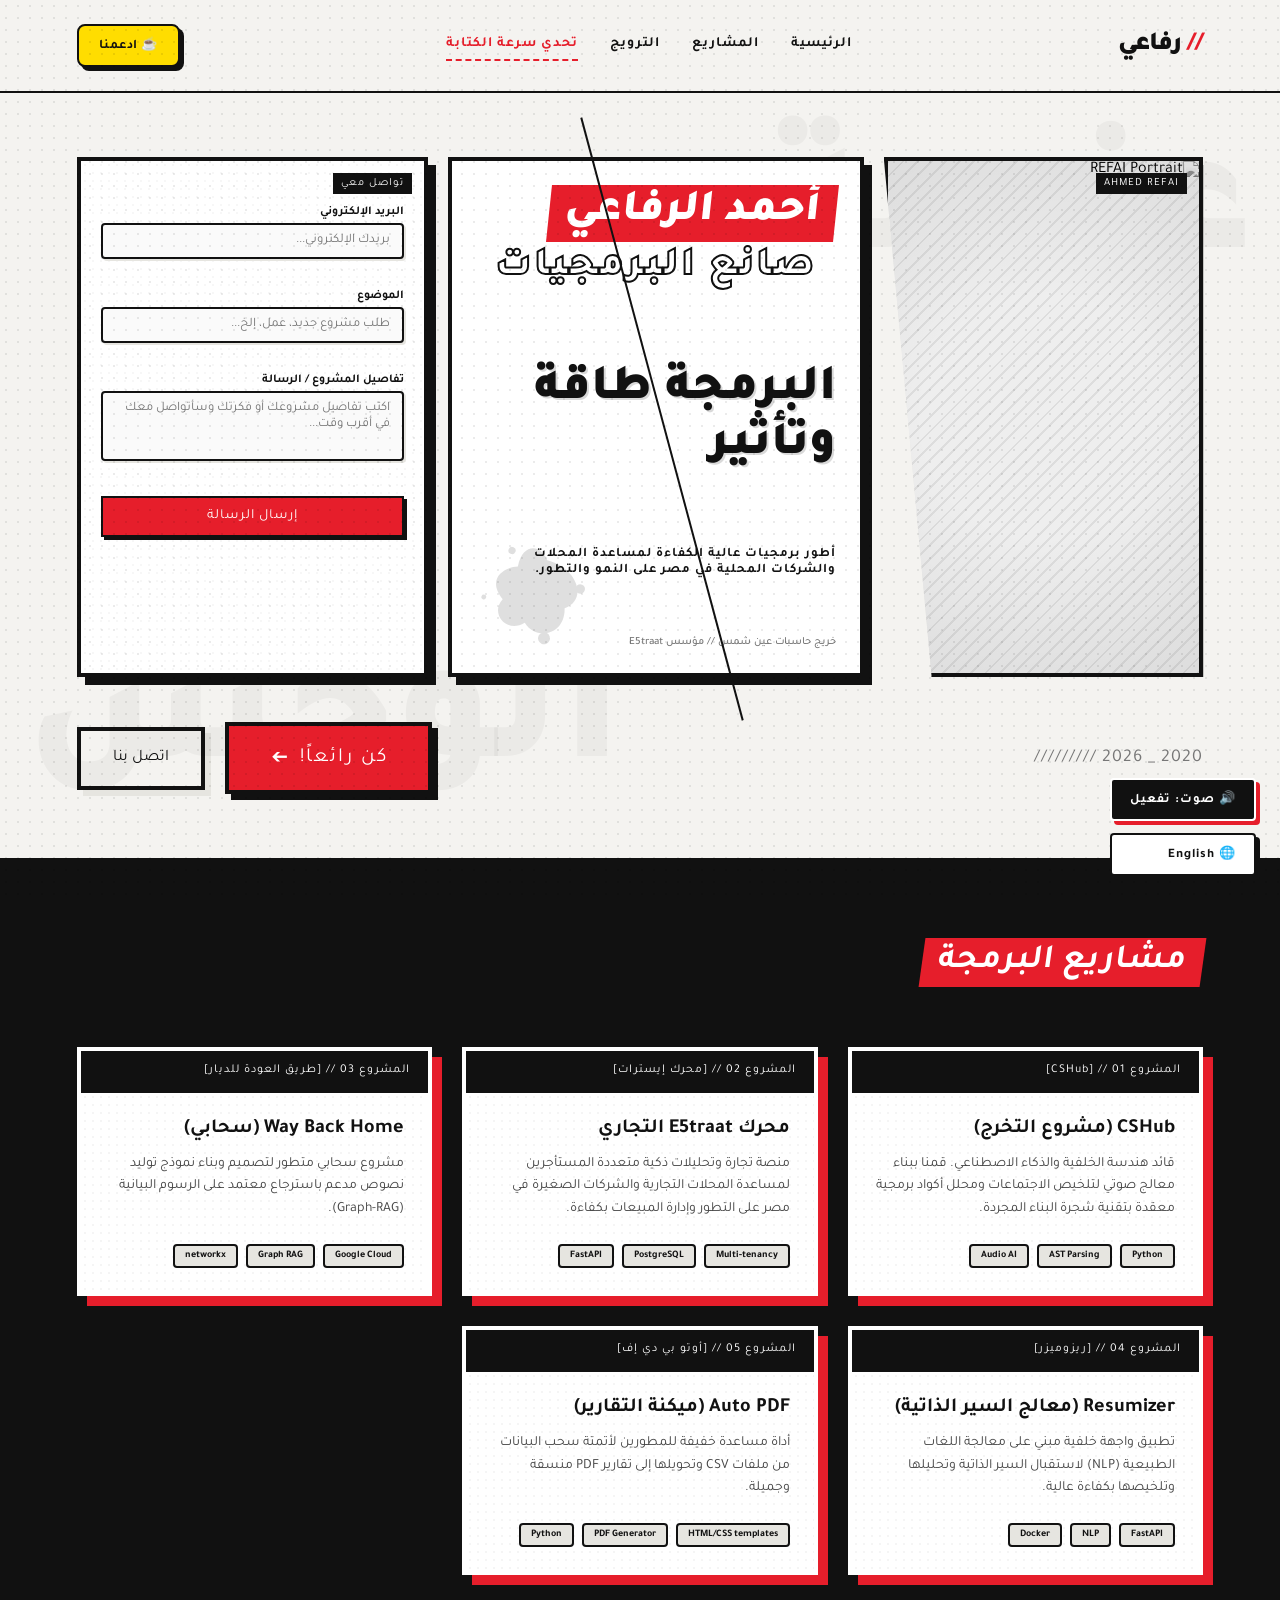
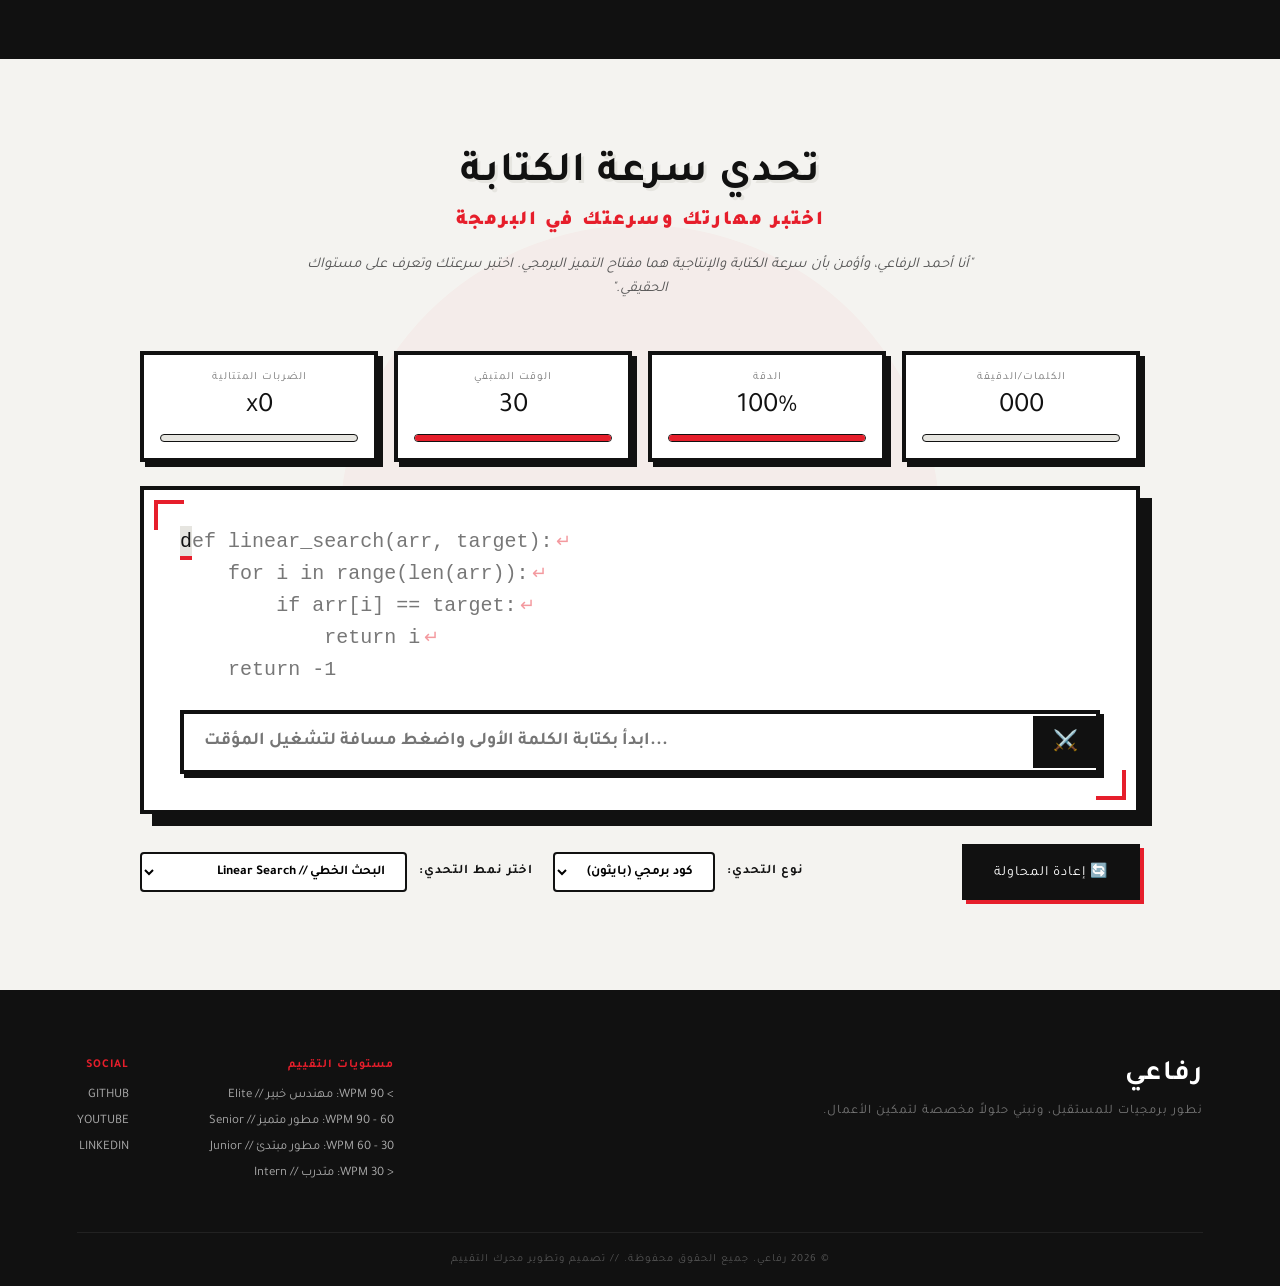
==== index.html @ 4b15eaf5 "adding linear search, algo labels in the end of each test and a favicon" ====
<!DOCTYPE html>
<html lang="ar" dir="rtl">

<head>
    <meta charset="UTF-8">
    <meta name="viewport" content="width=device-width, initial-scale=1.0">
    <title>احمد الرفاعي</title>
    <link rel="icon" type="image/x-icon" href="/favicon.ico">
    <!-- Meta Descriptions for SEO -->
    <meta name="description"
        content="مرحباً بك في معرض أعمال رفاعي. أثبت سرعتك في حلبة تحدي الكتابة. تصميم مانجا ياباني مستوحى من كينجي من براول ستارز.">
    <!-- Google Fonts: Space Grotesk, Tajawal (for beautiful Arabic/English typography) -->
    <link rel="preconnect" href="https://fonts.googleapis.com">
    <link rel="preconnect" href="https://fonts.gstatic.com" crossorigin>
    <link
        href="https://fonts.googleapis.com/css2?family=Space+Grotesk:wght@400;500;700&family=Tajawal:wght@400;500;700;900&family=Permanent+Marker&display=swap"
        rel="stylesheet">
    <link rel="stylesheet" href="style.css">
    <script async src="https://www.googletagmanager.com/gtag/js?id=G-C2064CHH2E"></script>
    <script>
        window.dataLayer = window.dataLayer || [];
        function gtag() { dataLayer.push(arguments); }
        gtag('js', new Date());

        gtag('config', 'G-C2064CHH2E');
    </script>
</head>

<body>

    <!-- Sword Slash Canvas for screen-slice effects -->
    <canvas id="slash-canvas"></canvas>

    <!-- Custom Cursor -->
    <div id="custom-cursor"></div>
    <div id="cursor-trail"></div>

    <!-- Manga Overlay Halftone Pattern -->
    <div class="halftone-overlay"></div>

    <!-- Background Speed Lines (activated during combos) -->
    <div id="speed-lines"></div>

    <!-- Interactive Audio & Language Toggle Container -->
    <div class="floating-controls">
        <button id="sound-toggle" class="sound-toggle" aria-label="Toggle Sound Effects">
            <span class="icon">🔊</span> صوت: تفعيل
        </button>
        <button id="lang-toggle" class="lang-toggle" aria-label="Toggle Language">
            🌐 English
        </button>
    </div>

    <!-- Main Navigation -->
    <header class="manga-header">
        <div class="header-logo">
            <span class="logo-slash">//</span> رفاعي
        </div>
        <nav class="nav-links">
            <a href="#hero" class="nav-link" data-key="nav-home">الرئيسية</a>
            <a href="#projects" class="nav-link" data-key="nav-manga">المشاريع</a>
            <a href="#stats" id="nav-promo" class="nav-link" data-key="nav-stats">الترويج</a>
            <a href="#typing-arena" class="nav-link highlight" data-key="nav-arena">تحدي سرعة الكتابة</a>
        </nav>
        <div class="header-actions" id="header-auth-actions">
            <a href="https://buymeacoffee.com/ahmedelrefai" target="_blank" rel="noopener noreferrer" class="btn-coffee"
                data-key="btn-coffee">☕ ادعمنا</a>
        </div>
    </header>

    <!-- Hero Section -->
    <main id="hero" class="hero-section">
        <!-- Floating Arabic brush texts in background -->
        <div class="bg-brush-text top-left" data-key="bg-brush-1">عزيمة</div>
        <div class="bg-brush-text bottom-right" data-key="bg-brush-2">الوحش</div>

        <!-- Main Manga Panel Layout -->
        <div class="manga-grid">

            <!-- Panel 1: The Portrait (Left Panel) -->
            <div class="manga-panel panel-portrait" id="panel-me">
                <div class="panel-inner">
                    <img src="./me.webp" alt="REFAI Portrait" class="manga-image portrait-img">
                    <div class="panel-label">AHMED REFAI</div>
                    <!-- Decorative Manga Speed lines in panel -->
                    <div class="panel-speed-lines"></div>
                </div>
            </div>

            <!-- Panel 2: The Core Concept (Center Panel) -->
            <div class="manga-panel panel-hero-text" id="panel-concept">
                <div class="panel-inner">
                    <div class="design-label">
                        <span class="red-box" data-key="hero-name-label">أحمد الرفاعي</span>
                        <span class="black-outline" data-key="hero-role-label">صانع البرمجيات</span>
                    </div>

                    <h1 class="hero-main-title" data-key="hero-main-title">البرمجة طاقة وتأثير</h1>
                    <p class="sub-agency-text" data-key="hero-philosophy">أطور برمجيات عالية الكفاءة لمساعدة المحلات
                        والشركات المحلية في مصر على النمو والتطور.</p>
                    <p class="tagline-text" data-key="hero-status">خريج حاسبات عين شمس // مؤسس E5traat</p>

                    <!-- Decorative ink splatters (inline SVG for crispness) -->
                    <div class="ink-splatter splatter-center">
                        <svg viewBox="0 0 100 100" xmlns="http://www.w3.org/2000/svg">
                            <path
                                d="M50 20 C40 10, 25 15, 30 35 C20 40, 10 55, 30 65 C25 80, 45 90, 55 75 C70 85, 90 70, 80 50 C95 35, 75 15, 50 20 Z"
                                fill="#000" />
                            <circle cx="20" cy="25" r="3" fill="#000" />
                            <circle cx="85" cy="30" r="4" fill="#000" />
                            <circle cx="75" cy="80" r="5" fill="#000" />
                            <circle cx="15" cy="70" r="2" fill="#000" />
                        </svg>
                    </div>
                </div>
            </div>

            <!-- Panel 3: Contact Form Panel (Right Panel) -->
            <div class="manga-panel panel-contact-form" id="panel-contact">
                <div class="panel-inner">
                    <div class="panel-label" data-key="contact-title">تواصل معي</div>
                    <div class="panel-screentone"></div>
                    <form id="contact-form" class="hero-contact-form">
                        <div class="form-group">
                            <label for="contact-email" data-key="label-email">البريد الإلكتروني</label>
                            <input type="email" id="contact-email" name="email" placeholder="example@domain.com"
                                data-key="email-placeholder" required>
                        </div>
                        <div class="form-group">
                            <label for="contact-subject" data-key="label-subject">الموضوع</label>
                            <input type="text" id="contact-subject" name="subject" placeholder="طلب مشروع..."
                                data-key="subject-placeholder" required>
                        </div>
                        <div class="form-group">
                            <label for="contact-message" data-key="label-message">تفاصيل المشروع / الرسالة</label>
                            <textarea id="contact-message" name="message" rows="3" placeholder="تفاصيل مشروعك..."
                                data-key="message-placeholder" required></textarea>
                        </div>
                        <button type="submit" id="btn-submit-contact" class="btn-submit-contact"
                            data-key="btn-submit-contact">
                            <span class="btn-text">إرسال الرسالة</span>
                            <span class="btn-slash-effect"></span>
                        </button>
                    </form>
                </div>
            </div>

        </div>

        <!-- Hero Actions Footer (Under Grid) -->
        <div class="hero-footer">
            <div class="year-indicator">2020 _ 2026 /////////</div>
            <div class="hero-buttons">
                <!-- Smooth scrolls to bottom typing test -->
                <button id="btn-be-cool" class="btn-be-cool" data-key="btn-be-cool">
                    <span class="btn-text">كن رائعاً!</span>
                    <span class="btn-slash-effect"></span>
                    <span class="btn-arrow">➔</span>
                </button>
                <button class="btn-contact-us" id="btn-hero-contact" data-key="btn-contact"
                    onclick="document.getElementById('panel-contact').scrollIntoView({ behavior: 'smooth' }); setTimeout(() => document.getElementById('contact-email').focus(), 800);">
                    اتصل بنا
                </button>
            </div>
        </div>
    </main>

    <!-- Project Panels Section -->
    <section id="projects" class="projects-section">
        <h2 class="section-title"><span class="title-bg" data-key="projects-title">لفافات البرمجة // 案件</span></h2>

        <div class="projects-grid">
            <!-- Project 1: CSHub -->
            <div class="project-card">
                <div class="project-panel-header" data-key="p1-header">المشروع 01 // [CSHub]</div>
                <div class="project-content">
                    <div class="project-screentone"></div>
                    <h3 data-key="p1-title">CSHub (مشروع التخرج)</h3>
                    <p data-key="p1-desc">قائد هندسة الخلفية والذكاء الاصطناعي. قمنا ببناء معالج صوتي لتلخيص الاجتماعات
                        ومحلل أكواد برمجية معقدة بتقنية شجرة البناء المجردة.</p>
                    <div class="project-tags"><span>Python</span><span>AST Parsing</span><span>Audio AI</span></div>
                </div>
            </div>

            <!-- Project 2: E5traat Engine -->
            <div class="project-card">
                <div class="project-panel-header" data-key="p2-header">المشروع 02 // [محرك إيسترات]</div>
                <div class="project-content">
                    <div class="project-screentone"></div>
                    <h3 data-key="p2-title">محرك E5traat التجاري</h3>
                    <p data-key="p2-desc">منصة تجارة وتحليلات ذكية متعددة المستأجرين لمساعدة المحلات التجارية والشركات
                        الصغيرة في مصر على التطور وإدارة المبيعات بكفاءة.</p>
                    <div class="project-tags"><span>Multi-tenancy</span><span>PostgreSQL</span><span>FastAPI</span>
                    </div>
                </div>
            </div>

            <!-- Project 3: Way Back Home -->
            <div class="project-card">
                <div class="project-panel-header" data-key="p3-header">المشروع 03 // [طريق العودة للديار]</div>
                <div class="project-content">
                    <div class="project-screentone"></div>
                    <h3 data-key="p3-title">Way Back Home (سحابي)</h3>
                    <p data-key="p3-desc">مشروع سحابي متطور لتصميم وبناء نموذج توليد نصوص مدعم باسترجاع معتمد على الرسوم
                        البيانية (Graph-RAG).</p>
                    <div class="project-tags"><span>Google Cloud</span><span>Graph RAG</span><span>networkx</span></div>
                </div>
            </div>

            <!-- Project 4: Resumizer -->
            <div class="project-card">
                <div class="project-panel-header" data-key="p4-header">المشروع 04 // [ريزوميزر]</div>
                <div class="project-content">
                    <div class="project-screentone"></div>
                    <h3 data-key="p4-title">Resumizer (معالج السير الذاتية)</h3>
                    <p data-key="p4-desc">تطبيق واجهة خلفية مبني على معالجة اللغات الطبيعية (NLP) لاستقبال السير الذاتية
                        وتحليلها وتلخيصها بكفاءة عالية.</p>
                    <div class="project-tags"><span>FastAPI</span><span>NLP</span><span>Docker</span></div>
                </div>
            </div>

            <!-- Project 5: Auto PDF -->
            <div class="project-card">
                <div class="project-panel-header" data-key="p5-header">المشروع 05 // [أوتو بي دي إف]</div>
                <div class="project-content">
                    <div class="project-screentone"></div>
                    <h3 data-key="p5-title">Auto PDF (ميكنة التقارير)</h3>
                    <p data-key="p5-desc">أداة مساعدة خفيفة للمطورين لأتمتة سحب البيانات من ملفات CSV وتحويلها إلى
                        تقارير PDF منسقة وجميلة.</p>
                    <div class="project-tags"><span>HTML/CSS templates</span><span>PDF
                            Generator</span><span>Python</span></div>
                </div>
            </div>
        </div>
    </section>

    <!-- Typing speed test section: The Typing Speed Test -->
    <section id="typing-arena" class="typing-arena-section">
        <div class="arena-background-brush"></div>

        <div class="arena-header">
            <h2 class="arena-title" data-key="arena-title">تحدي سرعة الكتابة</h2>
            <div class="arena-subtitle" data-key="arena-subtitle">اختبر مهارتك وسرعتك في البرمجة</div>
            <p class="arena-desc" data-key="arena-desc">"أنا أحمد الرفاعي، وأؤمن بأن سرعة الكتابة والإنتاجية هما مفتاح
                التميز البرمجي. اختبر سرعتك وتعرف على مستواك الحقيقي."</p>
        </div>

        <div class="arena-game-container">
            <!-- Combat HUD Display -->
            <div class="hud-stats">
                <div class="hud-stat-box" id="hud-wpm">
                    <div class="hud-stat-label" data-key="hud-wpm">الكلمات/الدقيقة</div>
                    <div class="hud-stat-value">000</div>
                    <div class="hud-stat-bar">
                        <div class="bar-fill" style="width: 0%"></div>
                    </div>
                </div>

                <div class="hud-stat-box" id="hud-accuracy">
                    <div class="hud-stat-label" data-key="hud-accuracy">الدقة</div>
                    <div class="hud-stat-value">100%</div>
                    <div class="hud-stat-bar">
                        <div class="bar-fill" style="width: 100%"></div>
                    </div>
                </div>

                <div class="hud-stat-box" id="hud-timer">
                    <div class="hud-stat-label" data-key="hud-timer">الوقت المتبقي</div>
                    <div class="hud-stat-value">30</div>
                    <div class="hud-stat-bar">
                        <div class="bar-fill" style="width: 100%"></div>
                    </div>
                </div>

                <div class="hud-stat-box" id="hud-streak">
                    <div class="hud-stat-label" data-key="hud-streak">الضربات المتتالية</div>
                    <div class="hud-stat-value">x0</div>
                    <div class="hud-stat-bar">
                        <div class="bar-fill" style="width: 0%"></div>
                    </div>
                </div>
            </div>

            <!-- Typing Challenge Core Box -->
            <div class="typing-box-wrapper">
                <!-- Comic strip style border and ink spills -->
                <div class="typing-corner-decoration tl"></div>
                <div class="typing-corner-decoration br"></div>

                <div class="typing-box" id="typing-box">
                    <div class="words-container" id="words-container">
                        <!-- Words will be injected here via JS -->
                        <span class="word-placeholder">جاري تحميل النصوص...</span>
                    </div>
                </div>

                <!-- Input area for typing - Highly visible and styled -->
                <div class="typing-input-container">
                    <div class="input-sword-decor">⚔️</div>
                    <textarea id="typing-input" class="typing-input-visible"
                        data-placeholder="ابدأ بكتابة الكلمة الأولى واضغط مسافة لتشغيل المؤقت..."
                        placeholder="ابدأ بكتابة الكلمة الأولى واضغط مسافة لتشغيل المؤقت..." autocomplete="off"
                        rows="1"></textarea>
                </div>
                <div id="video-hint" class="video-hint hidden"></div>
            </div>

            <!-- Arena Controls -->
            <div class="arena-controls">
                <button id="btn-restart" class="btn-restart">
                    <span class="btn-restart-icon">🔄</span> <span data-key="btn-reset">إعادة المحاولة</span>
                </button>
                <div class="selectors-container">
                    <div class="quote-selector-wrapper">
                        <label for="test-type-select" data-key="test-type-label">نوع التحدي:</label>
                        <select id="test-type-select" class="quote-select">
                            <option value="code" data-key="opt-code" selected>كود برمجي (بايثون)</option>
                            <option value="text" data-key="opt-text">نص عادي</option>
                        </select>
                    </div>
                    <div class="quote-selector-wrapper">
                        <label for="quote-select" data-key="select-label">اختر نمط التحدي:</label>
                        <select id="quote-select" class="quote-select">
                            <option value="linear_search">البحث الخطي // Linear Search</option>
                            <option value="binary_search">البحث الثنائي // Binary Search</option>
                            <option value="bubble_sort">فرز الفقاعات // Bubble Sort</option>
                            <option value="insertion_sort">فرز الإدخال // Insertion Sort</option>
                            <option value="selection_sort">فرز الاختيار // Selection Sort</option>
                            <option value="merge_sort">فرز الدمج // Merge Sort</option>
                        </select>
                    </div>
                </div>
            </div>
        </div>

        <!-- Success overlay for Rank evaluation -->
        <div id="rank-overlay" class="rank-overlay hidden">
            <div class="rank-box">
                <div class="slash-mark"></div>
                <h3 class="rank-heading" data-key="rank-heading">التقييم النهائي</h3>
                <div class="rank-title" id="rank-title">مطور متميز</div>
                <div class="rank-algo-badge" id="rank-algo-badge">البحث الثنائي // Binary Search</div>
                <div class="rank-metrics">
                    <div class="metric"><span class="label" data-key="rank-wpm-label">السرعة:</span> <span class="val"
                            id="rank-wpm">78 WPM</span></div>
                    <div class="metric"><span class="label" data-key="rank-acc-label">الدقة:</span> <span class="val"
                            id="rank-acc">98%</span></div>
                    <div class="metric"><span class="label" data-key="rank-time-label">الوقت:</span> <span class="val"
                            id="rank-time">0ث</span></div>
                </div>
                <p class="rank-commentary" id="rank-commentary">"أداء متميز. أصابعك سريعة وضرباتك متقنة تحت الضغط."</p>
                <button id="btn-rank-close" class="btn-primary" data-key="rank-btn-close">تابع التدريب</button>
            </div>
        </div>
    </section>
    <!-- Footer -->
    <footer class="manga-footer">
        <div class="footer-container">
            <div class="footer-brand">
                <h3>رفاعي</h3>
                <p data-key="footer-desc">لا ترضى بالوقوف في الظلال. كن وحشاً دائماً.</p>
            </div>
            <div class="footer-links">
                <div class="link-col">
                    <h4 data-key="f-ranks-title">مستويات التقييم</h4>
                    <ul>
                        <li>&gt; 90 WPM: مهندس خبير // Elite</li>
                        <li>60 - 90 WPM: مطور متميز // Senior</li>
                        <li>30 - 60 WPM: مطور مبتدئ // Junior</li>
                        <li>&lt; 30 WPM: متدرب // Intern</li>
                    </ul>
                </div>
                <div class="link-col">
                    <h4>SOCIAL</h4>
                    <ul>
                        <li><a href="https://github.com/ahmed-elrefai" target="_blank"
                                rel="noopener noreferrer">GITHUB</a></li>
                        <li><a href="https://www.youtube.com/@ibnalrefai" target="_blank"
                                rel="noopener noreferrer">YOUTUBE</a></li>
                        <li><a href="https://www.linkedin.com/in/ahmed-elrefai/" target="_blank"
                                rel="noopener noreferrer">LINKEDIN</a></li>
                    </ul>
                </div>
            </div>
        </div>
        <div class="footer-bottom" data-key="footer-copy">
            &copy; 2026 رفاعي. جميع الحقوق محفوظة. // تصميم وتطوير محرك الوحش
        </div>
    </footer>



    <!-- Main Javascript -->
    <script src="app.js"></script>
</body>

</html>
---- style.css ----
/* ----------------------------------------------------
   DESIGN SYSTEM & VARIABLES
   ---------------------------------------------------- */
:root {
    --bg-paper: #f4f3f0;
    --bg-dark: #0f0f0f;
    --color-ink: #111111;
    --color-crimson: #e61e2b;
    --color-gray: #777777;
    --color-light-gray: #e6e5e0;
    
    --border-manga: 4px solid var(--color-ink);
    --border-manga-thin: 2px solid var(--color-ink);
    
    --font-ui: 'Tajawal', 'Space Grotesk', sans-serif;
    --font-display: 'Tajawal', 'Space Grotesk', sans-serif;
    --font-handwritten: 'Permanent Marker', 'Tajawal', cursive;
}

/* ----------------------------------------------------
   RESET & BASE STYLES
   ---------------------------------------------------- */
* {
    box-sizing: border-box;
    margin: 0;
    padding: 0;
}

html {
    scroll-behavior: smooth;
    background-color: var(--bg-paper);
    color: var(--color-ink);
    font-family: var(--font-ui);
    overflow-x: hidden;
}

body {
    position: relative;
    min-height: 100vh;
}

/* RTL Specific adjustments */
html[dir="rtl"] {
    font-family: 'Tajawal', sans-serif;
}

html[dir="rtl"] .logo-slash {
    margin-left: 6px;
    margin-right: 0;
}

/* ----------------------------------------------------
   AESTHETICS (Halftones, Custom Cursor, Speed Lines)
   ---------------------------------------------------- */
/* Screentone / Halftone Overlay */
.halftone-overlay {
    position: fixed;
    top: 0;
    left: 0;
    width: 100vw;
    height: 100vh;
    background-image: radial-gradient(rgba(0, 0, 0, 0.08) 1.5px, transparent 0);
    background-size: 12px 12px;
    pointer-events: none;
    z-index: 999;
    transform: translate3d(0,0,0);
    will-change: transform;
}

#custom-cursor {
    display: none !important;
}

#cursor-trail {
    display: none !important;
}

/* Sword Slash Screen Effect Canvas */
#slash-canvas {
    position: fixed;
    top: 0;
    left: 0;
    width: 100vw;
    height: 100vh;
    pointer-events: none;
    z-index: 9998;
}

/* Manga Speed Lines */
#speed-lines {
    position: fixed;
    top: 0;
    left: 0;
    width: 100vw;
    height: 100vh;
    pointer-events: none;
    z-index: 995;
    background-image: repeating-radial-gradient(
        circle,
        transparent,
        transparent 80px,
        rgba(0, 0, 0, 0.05) 80px,
        rgba(0, 0, 0, 0.05) 120px
    );
    opacity: 0;
    transition: opacity 0.5s ease;
    transform: translate3d(0,0,0);
    will-change: transform;
}

#speed-lines.active {
    opacity: 1;
    animation: speed-line-pulses 0.1s infinite linear;
}

@keyframes speed-line-pulses {
    0% { transform: scale(1); opacity: 0.15; }
    50% { transform: scale(1.03); opacity: 0.25; }
    100% { transform: scale(0.97); opacity: 0.15; }
}

/* ----------------------------------------------------
   FLOATING CONTROL BUTTONS (Audio & Language Toggles)
   ---------------------------------------------------- */
.floating-controls {
    position: fixed;
    bottom: 24px;
    left: 24px;
    z-index: 1000;
    display: flex;
    flex-direction: column;
    gap: 12px;
}

html[dir="rtl"] .floating-controls {
    left: auto;
    right: 24px;
}

.sound-toggle, .lang-toggle {
    background: var(--color-ink);
    color: white;
    border: 2px solid white;
    padding: 10px 18px;
    font-family: var(--font-ui);
    font-weight: 700;
    font-size: 13px;
    letter-spacing: 1px;
    border-radius: 4px;
    box-shadow: 4px 4px 0px var(--color-crimson);
    display: flex;
    align-items: center;
    gap: 8px;
    transition: transform 0.2s, box-shadow 0.2s;
}

.lang-toggle {
    box-shadow: 4px 4px 0px var(--color-ink);
    background: white;
    color: var(--color-ink);
    border: 2px solid var(--color-ink);
}

.sound-toggle:hover, .lang-toggle:hover {
    transform: translate(-2px, -2px);
}

.sound-toggle:hover {
    box-shadow: 6px 6px 0px var(--color-crimson);
}

.lang-toggle:hover {
    box-shadow: 6px 6px 0px var(--color-crimson);
    background-color: var(--color-light-gray);
}

.sound-toggle.muted {
    background: var(--color-gray);
    box-shadow: 4px 4px 0px var(--color-ink);
}

/* ----------------------------------------------------
   NAVIGATION BAR
   ---------------------------------------------------- */
.manga-header {
    display: flex;
    justify-content: space-between;
    align-items: center;
    padding: 24px 6%;
    border-bottom: var(--border-manga-thin);
    background: rgba(244, 243, 240, 0.9);
    position: sticky;
    top: 0;
    z-index: 990;
    backdrop-filter: blur(5px);
}

.header-logo {
    font-family: var(--font-display);
    font-size: 26px;
    font-weight: 900;
    letter-spacing: -1px;
    display: flex;
    align-items: center;
}

.logo-slash {
    color: var(--color-crimson);
    margin-right: 6px;
    font-weight: 900;
}

.nav-links {
    display: flex;
    gap: 32px;
}

.nav-link {
    text-decoration: none;
    color: var(--color-ink);
    font-weight: 700;
    font-size: 14px;
    letter-spacing: 1px;
    position: relative;
    padding: 6px 0;
    transition: color 0.2s ease;
}

.nav-link::after {
    content: '';
    position: absolute;
    bottom: 0;
    left: 0;
    width: 0%;
    height: 3px;
    background-color: var(--color-crimson);
    transition: width 0.25s cubic-bezier(0.77, 0, 0.175, 1);
}

html[dir="rtl"] .nav-link::after {
    left: auto;
    right: 0;
}

.nav-link:hover::after {
    width: 100%;
}

.nav-link.highlight {
    color: var(--color-crimson);
    border-bottom: 2px dashed var(--color-crimson);
}

.nav-link.highlight::after {
    display: none;
}

.header-actions {
    display: flex;
    gap: 16px;
}

/* Buttons */
.btn-primary, .btn-secondary {
    font-family: var(--font-ui);
    font-weight: 700;
    font-size: 13px;
    letter-spacing: 0.5px;
    padding: 10px 20px;
    border-radius: 8px;
    transition: all 0.2s cubic-bezier(0.175, 0.885, 0.32, 1.275);
}

.btn-primary {
    background-color: var(--color-ink);
    color: white;
    border: 2px solid var(--color-ink);
}

.btn-primary:hover {
    background-color: var(--color-crimson);
    border-color: var(--color-crimson);
    transform: translateY(-2px);
    box-shadow: 4px 4px 0px var(--color-ink);
}

.btn-secondary {
    background-color: transparent;
    color: var(--color-ink);
    border: 2px solid var(--color-ink);
}

.btn-secondary:hover {
    background-color: var(--color-light-gray);
    transform: translateY(-2px);
    box-shadow: 4px 4px 0px var(--color-ink);
}

.btn-coffee {
    background-color: #FFDD00;
    color: var(--color-ink);
    border: var(--border-manga-thin);
    font-family: var(--font-ui);
    font-weight: 700;
    font-size: 13px;
    letter-spacing: 0.5px;
    padding: 10px 20px;
    border-radius: 8px;
    text-decoration: none;
    display: inline-flex;
    align-items: center;
    gap: 8px;
    box-shadow: 4px 4px 0px var(--color-ink);
    transition: all 0.2s cubic-bezier(0.175, 0.885, 0.32, 1.275);
}

.btn-coffee:hover {
    background-color: #ffea5c;
    transform: translateY(-2px);
    box-shadow: 6px 6px 0px var(--color-crimson);
}

/* ----------------------------------------------------
   HERO / PORTFOLIO LAYOUT (Manga Layout)
   ---------------------------------------------------- */
.hero-section {
    position: relative;
    min-height: 85vh;
    display: flex;
    flex-direction: column;
    justify-content: center;
    padding: 40px 6%;
    overflow: hidden;
}

/* Floating Brush text styling */
.bg-brush-text {
    position: absolute;
    font-family: var(--font-ui);
    font-size: 180px;
    font-weight: 900;
    color: rgba(0, 0, 0, 0.035);
    line-height: 1;
    user-select: none;
    pointer-events: none;
}

.bg-brush-text.top-left {
    top: 5%;
    left: 2%;
}

html[dir="rtl"] .bg-brush-text.top-left {
    left: auto;
    right: 2%;
}

.bg-brush-text.bottom-right {
    bottom: 5%;
    right: 2%;
}

html[dir="rtl"] .bg-brush-text.bottom-right {
    right: auto;
    left: 2%;
}

/* The Comic Grid System */
.manga-grid {
    display: grid;
    grid-template-columns: 1fr 1.3fr 1.1fr;
    gap: 20px;
    height: 520px;
    margin-bottom: 30px;
    position: relative;
}

/* Split Diagonal Line styling */
.manga-grid::after {
    content: '';
    position: absolute;
    top: -50px;
    left: 48%;
    width: 2px;
    height: 120%;
    background-color: var(--color-ink);
    transform: rotate(15deg);
    z-index: 10;
    pointer-events: none;
}

html[dir="rtl"] .manga-grid::after {
    left: auto;
    right: 48%;
    transform: rotate(-15deg);
}

/* Manga Panel styles */
.manga-panel {
    background: white;
    border: var(--border-manga);
    box-shadow: 8px 8px 0px var(--color-ink);
    position: relative;
    overflow: hidden;
    transition: transform 0.3s cubic-bezier(0.175, 0.885, 0.32, 1.275), box-shadow 0.3s ease;
}

.manga-panel:hover {
    transform: translate(-4px, -4px) scale(1.01);
    box-shadow: 12px 12px 0px var(--color-crimson);
}

.panel-inner {
    width: 100%;
    height: 100%;
    position: relative;
    padding: 24px;
    display: flex;
    flex-direction: column;
    justify-content: center;
}

.panel-label {
    position: absolute;
    top: 12px;
    left: 12px;
    background-color: var(--color-ink);
    color: white;
    font-family: var(--font-display);
    font-size: 11px;
    padding: 4px 8px;
    letter-spacing: 1px;
    z-index: 5;
}

html[dir="rtl"] .panel-label {
    left: auto;
    right: 12px;
}

/* Panel 1: Portrait */
.panel-portrait {
    clip-path: polygon(0 0, 100% 0, 85% 100%, 0% 100%);
}

html[dir="rtl"] .panel-portrait {
    clip-path: polygon(0 0, 100% 0, 100% 100%, 15% 100%);
}

.panel-portrait .panel-inner {
    padding: 0;
    overflow: hidden;
    background-color: var(--color-light-gray);
    background-image: repeating-linear-gradient(
        -45deg,
        #ddd,
        #ddd 2px,
        #eee 2px,
        #eee 10px
    );
}

.portrait-img {
    width: 100%;
    height: 100%;
    object-fit: cover;
    filter: grayscale(100%) contrast(140%) brightness(95%);
    transition: filter 0.4s ease, transform 0.4s ease;
}

.panel-portrait:hover .portrait-img {
    filter: grayscale(0%) contrast(110%);
    transform: scale(1.05);
}

/* Speed Lines inside Panel */
.panel-speed-lines {
    position: absolute;
    inset: 0;
    background-image: radial-gradient(
        circle at 50% 50%,
        transparent 40%,
        rgba(0, 0, 0, 0.15) 100%
    );
    opacity: 0.5;
    pointer-events: none;
}

/* Panel 2: Title and Design Statement (Center Panel) */
.panel-hero-text {
    z-index: 2;
}

.panel-hero-text .panel-inner {
    justify-content: space-between;
    align-items: flex-start;
    background-color: white;
}

html[dir="rtl"] .panel-hero-text .panel-inner {
    align-items: flex-start;
}

.design-label {
    display: flex;
    flex-direction: column;
    gap: 2px;
    width: 100%;
}

.design-label .red-box {
    background-color: var(--color-crimson);
    color: white;
    font-family: var(--font-display);
    font-size: 44px;
    font-weight: 900;
    padding: 2px 16px;
    display: inline-block;
    width: fit-content;
    transform: skewX(-6deg);
}

.design-label .black-outline {
    font-family: var(--font-display);
    font-size: 40px;
    font-weight: 900;
    color: transparent;
    -webkit-text-stroke: 2px var(--color-ink);
    margin-left: 20px;
    letter-spacing: 2px;
    width: fit-content;
}

html[dir="rtl"] .design-label .black-outline {
    margin-left: 0;
    margin-right: 20px;
}

.hero-main-title {
    font-family: var(--font-display);
    font-size: 50px;
    font-weight: 900;
    color: var(--color-ink);
    line-height: 1.1;
    margin: 20px 0;
    text-shadow: 2px 2px 0px rgba(0,0,0,0.15);
}

.sub-agency-text {
    font-family: var(--font-ui);
    font-weight: 700;
    font-size: 13px;
    letter-spacing: 1px;
    color: var(--color-ink);
}

.tagline-text {
    font-family: var(--font-ui);
    font-size: 11px;
    font-weight: 500;
    color: var(--color-gray);
    margin-top: 5px;
}

.ink-splatter {
    position: absolute;
    width: 120px;
    height: 120px;
    opacity: 0.12;
    pointer-events: none;
}

.splatter-center {
    bottom: 20px;
    right: 20px;
    transform: rotate(25deg);
}

html[dir="rtl"] .splatter-center {
    right: auto;
    left: 20px;
}

/* Panel 3: Stats Card (UNCLIPPED FOR PERFECT FIT) */
.panel-stats {
    /* No aggressive clip-path that crops card contents! */
    border: var(--border-manga);
}

.panel-stats .panel-inner {
    padding: 12px;
    background-color: white;
    display: flex;
    justify-content: center;
    align-items: center;
}

.stats-img {
    width: 100%;
    height: 100%;
    object-fit: contain;
    border: 2px solid var(--color-ink);
    box-shadow: 4px 4px 0px var(--color-ink);
    background-color: #ffffff;
    transition: transform 0.4s ease, box-shadow 0.4s ease;
}

.panel-stats:hover .stats-img {
    transform: scale(1.03) rotate(-1deg);
    box-shadow: 6px 6px 0px var(--color-crimson);
}

.character-card-overlay {
    position: absolute;
    bottom: 12px;
    right: 12px;
    display: flex;
    flex-direction: column;
    gap: 6px;
    z-index: 5;
}

html[dir="rtl"] .character-card-overlay {
    right: auto;
    left: 12px;
}

.stat-badge {
    background-color: var(--color-ink);
    color: white;
    font-family: var(--font-ui);
    font-weight: 700;
    font-size: 10px;
    padding: 4px 10px;
    border: 1px solid rgba(255,255,255,0.3);
    border-radius: 4px;
}

.stat-badge.red {
    background-color: var(--color-crimson);
    border-color: var(--color-crimson);
}

/* Hero Footer Area */
.hero-footer {
    display: flex;
    justify-content: space-between;
    align-items: center;
    margin-top: 15px;
}

.year-indicator {
    font-family: var(--font-display);
    font-size: 18px;
    color: var(--color-gray);
    letter-spacing: 1px;
}

.hero-buttons {
    display: flex;
    gap: 20px;
    align-items: center;
}

/* "BE COOL!" Button Styling */
.btn-be-cool {
    position: relative;
    background-color: var(--color-crimson);
    color: white;
    border: var(--border-manga);
    padding: 18px 40px;
    font-family: var(--font-display);
    font-size: 20px;
    letter-spacing: 2px;
    box-shadow: 6px 6px 0px var(--color-ink);
    overflow: hidden;
    transition: transform 0.1s, box-shadow 0.1s;
    display: flex;
    align-items: center;
    gap: 12px;
}

.btn-be-cool:hover {
    transform: translate(-3px, -3px);
    box-shadow: 9px 9px 0px var(--color-ink);
}

.btn-be-cool:active {
    transform: translate(2px, 2px);
    box-shadow: 2px 2px 0px var(--color-ink);
}

.btn-slash-effect {
    position: absolute;
    top: 0;
    left: -100%;
    width: 50%;
    height: 100%;
    background: linear-gradient(
        90deg,
        transparent,
        rgba(255, 255, 255, 0.4),
        transparent
    );
    transform: skewX(-30deg);
}

.btn-be-cool:hover .btn-slash-effect {
    animation: button-slash 0.6s ease-out;
}

@keyframes button-slash {
    0% { left: -100%; }
    100% { left: 150%; }
}

.btn-be-cool .btn-arrow {
    transition: transform 0.3s ease;
}

html[dir="rtl"] .btn-be-cool .btn-arrow {
    transform: scaleX(-1);
}

.btn-be-cool:hover .btn-arrow {
    transform: translateX(6px);
}

html[dir="rtl"] .btn-be-cool:hover .btn-arrow {
    transform: scaleX(-1) translateX(6px);
}

.btn-contact-us {
    background: transparent;
    border: var(--border-manga);
    padding: 18px 32px;
    font-family: var(--font-display);
    font-size: 16px;
    color: var(--color-ink);
    box-shadow: 6px 6px 0px var(--color-light-gray);
    transition: transform 0.2s, box-shadow 0.2s;
}

.btn-contact-us:hover {
    transform: translate(-3px, -3px);
    box-shadow: 9px 9px 0px var(--color-ink);
}

/* ----------------------------------------------------
   PROJECTS SECTION (Manga Scroll)
   ---------------------------------------------------- */
.projects-section {
    background-color: var(--color-ink);
    color: white;
    padding: 80px 6%;
    position: relative;
}

.section-title {
    font-family: var(--font-display);
    font-size: 34px;
    margin-bottom: 60px;
    letter-spacing: 1px;
    text-transform: uppercase;
}

.title-bg {
    background-color: var(--color-crimson);
    padding: 4px 16px;
    display: inline-block;
    transform: skewX(-8deg);
}

.projects-grid {
    display: grid;
    grid-template-columns: repeat(auto-fit, minmax(320px, 1fr));
    gap: 30px;
}

.project-card {
    background-color: white;
    color: var(--color-ink);
    border: 4px solid white;
    box-shadow: 10px 10px 0px var(--color-crimson);
    display: flex;
    flex-direction: column;
    transition: transform 0.3s ease, box-shadow 0.3s ease;
}

.project-card:hover {
    transform: translate(-5px, -5px);
    box-shadow: 15px 15px 0px white;
}

.project-panel-header {
    background-color: var(--color-ink);
    color: white;
    padding: 12px 18px;
    font-family: var(--font-display);
    font-size: 12px;
    letter-spacing: 1px;
    border-bottom: var(--border-manga);
}

.project-content {
    padding: 24px;
    flex-grow: 1;
    display: flex;
    flex-direction: column;
    justify-content: space-between;
    position: relative;
    overflow: hidden;
}

.project-screentone {
    position: absolute;
    inset: 0;
    background-image: radial-gradient(rgba(0,0,0,0.04) 1px, transparent 0);
    background-size: 8px 8px;
    pointer-events: none;
}

.project-content h3 {
    font-family: var(--font-display);
    font-size: 20px;
    margin-bottom: 12px;
    color: var(--color-ink);
    z-index: 2;
}

.project-content p {
    font-size: 14px;
    line-height: 1.6;
    color: #444;
    margin-bottom: 24px;
    z-index: 2;
}

.project-tags {
    display: flex;
    gap: 8px;
    flex-wrap: wrap;
    z-index: 2;
}

.project-tags span {
    background-color: var(--color-light-gray);
    color: var(--color-ink);
    font-size: 10px;
    font-weight: 700;
    padding: 4px 10px;
    border-radius: 4px;
    border: var(--border-manga-thin);
}

/* ----------------------------------------------------
   TYPING SPEED ARENA (The Beast Duel)
   ---------------------------------------------------- */
.typing-arena-section {
    padding: 90px 6%;
    background-color: var(--bg-paper);
    border-top: var(--border-manga);
    border-bottom: var(--border-manga);
    position: relative;
    overflow: hidden;
}

.arena-background-brush {
    position: absolute;
    width: 600px;
    height: 600px;
    background-color: rgba(230, 30, 43, 0.03);
    border-radius: 50%;
    top: 50%;
    left: 50%;
    transform: translate(-50%, -50%);
    pointer-events: none;
    z-index: 1;
}

.arena-header {
    text-align: center;
    max-width: 700px;
    margin: 0 auto 50px auto;
    position: relative;
    z-index: 2;
}

.arena-title {
    font-family: var(--font-display);
    font-size: 42px;
    letter-spacing: 1px;
    color: var(--color-ink);
    margin-bottom: 10px;
    text-shadow: 3px 3px 0px var(--color-light-gray);
}

.arena-subtitle {
    font-family: var(--font-display);
    font-weight: 900;
    font-size: 20px;
    color: var(--color-crimson);
    letter-spacing: 2px;
    margin-bottom: 20px;
}

.arena-desc {
    font-size: 15px;
    line-height: 1.6;
    color: #555;
    font-style: italic;
}

/* Game Board */
.arena-game-container {
    max-width: 1000px;
    margin: 0 auto;
    position: relative;
    z-index: 2;
}

/* HUD Statistics Box */
.hud-stats {
    display: grid;
    grid-template-columns: repeat(4, 1fr); /* 4 boxes for WPM, ACC, TIMER, STREAK */
    gap: 16px;
    margin-bottom: 24px;
}

.hud-stat-box {
    background-color: white;
    border: var(--border-manga);
    padding: 16px;
    box-shadow: 5px 5px 0px var(--color-ink);
    text-align: center;
    transition: transform 0.2s, box-shadow 0.2s;
}

.hud-stat-box:hover {
    transform: translateY(-2px);
    box-shadow: 7px 7px 0px var(--color-crimson);
}

#hud-timer:not(.disabled) {
    cursor: pointer;
}

#hud-timer:not(.disabled):hover {
    border-color: var(--color-crimson);
}

.hud-stat-label {
    font-family: var(--font-display);
    font-size: 11px;
    letter-spacing: 1px;
    color: var(--color-gray);
    margin-bottom: 6px;
}

.hud-stat-value {
    font-family: var(--font-display);
    font-size: 28px;
    color: var(--color-ink);
    margin-bottom: 10px;
}

.hud-stat-bar {
    height: 8px;
    background-color: var(--color-light-gray);
    border: 1px solid var(--color-ink);
    border-radius: 4px;
    overflow: hidden;
}

.bar-fill {
    height: 100%;
    background-color: var(--color-crimson);
    width: 0%;
    transition: width 0.2s ease;
}

/* The Typing Box Container */
.typing-box-wrapper {
    position: relative;
    background-color: white;
    border: var(--border-manga);
    box-shadow: 12px 12px 0px var(--color-ink);
    padding: 36px;
    margin-bottom: 30px;
}

.typing-corner-decoration {
    position: absolute;
    width: 30px;
    height: 30px;
    border-color: var(--color-crimson);
    border-style: solid;
    pointer-events: none;
}

.typing-corner-decoration.tl {
    top: 10px;
    left: 10px;
    border-width: 4px 0 0 4px;
}

.typing-corner-decoration.br {
    bottom: 10px;
    right: 10px;
    border-width: 0 4px 4px 0;
}

.typing-box {
    max-height: 200px;
    font-size: 24px;
    line-height: 1.8;
    color: var(--color-gray);
    position: relative;
    user-select: none;
    margin-bottom: 24px;
    overflow: hidden;
}

/* Inner Words Container */
.words-container {
    display: flex;
    flex-wrap: wrap;
    gap: 8px 12px;
}

/* Code mode multi-line styling */
.words-container.mode-code {
    display: block;
    width: 100%;
}

.code-line {
    display: block;
    width: 100%;
    white-space: pre;
    font-family: Consolas, Monaco, 'Andale Mono', 'Ubuntu Mono', monospace;
    font-size: 20px;
    line-height: 1.6;
}

.newline-char {
    color: var(--color-crimson);
    opacity: 0.45;
    margin-left: 4px;
    font-size: 18px;
    font-weight: normal;
}

html[dir="rtl"] .words-container {
    direction: rtl;
}

.word-placeholder {
    color: var(--color-gray);
    font-style: italic;
    animation: flash 1.5s infinite;
}

@keyframes flash {
    0%, 100% { opacity: 0.5; }
    50% { opacity: 1; }
}

/* Letter/Word styling for parser */
.word {
    display: inline-block;
    white-space: nowrap;
}

.char {
    position: relative;
    display: inline-block;
    transition: all 0.1s ease;
}

/* Force Arabic/RTL characters to display as inline for proper cursive shaping/connection */
html[dir="rtl"] .words-container:not(.mode-code) .char {
    display: inline;
}

.char.correct {
    color: var(--color-ink);
    font-weight: 700;
}

.char.incorrect {
    color: var(--color-crimson);
    background-color: rgba(230, 30, 43, 0.1);
    font-weight: 700;
    animation: char-shake 0.15s ease-in-out;
}

@keyframes char-shake {
    0%, 100% { transform: translateX(0); }
    25% { transform: translateX(-3px); }
    75% { transform: translateX(3px); }
}

.char.current {
    color: var(--color-ink);
    background-color: var(--color-light-gray);
}

.char.current::after {
    content: '';
    position: absolute;
    left: 0;
    bottom: -2px;
    width: 100%;
    height: 4px;
    background-color: var(--color-crimson);
    animation: blink 0.8s infinite;
}

@keyframes blink {
    0%, 100% { opacity: 1; }
    50% { opacity: 0; }
}

/* Highly visible styled typing input field container */
.typing-input-container {
    position: relative;
    display: flex;
    align-items: center;
    border: var(--border-manga);
    background-color: #ffffff;
    box-shadow: 4px 4px 0px var(--color-ink);
    margin-top: 15px;
    overflow: hidden;
}

/* YouTube Video Hint Alert */
.video-hint {
    margin-top: 15px;
    padding: 12px 18px;
    border: var(--border-manga-thin);
    background-color: rgba(230, 30, 43, 0.05);
    color: var(--color-ink);
    font-weight: 700;
    font-size: 14px;
    display: flex;
    align-items: center;
    gap: 8px;
    box-shadow: 2px 2px 0px var(--color-ink);
}

.video-hint a {
    color: var(--color-crimson);
    text-decoration: underline;
    transition: color 0.2s;
}

.video-hint a:hover {
    color: var(--color-ink);
}

.video-hint.hidden {
    display: none !important;
}

.input-sword-decor {
    font-size: 20px;
    padding: 12px 18px;
    background-color: var(--color-ink);
    color: white;
    border-right: var(--border-manga-thin);
}

html[dir="rtl"] .input-sword-decor {
    border-right: none;
    border-left: var(--border-manga-thin);
}

.typing-input-visible {
    width: 100%;
    border: none;
    padding: 16px 20px;
    font-family: var(--font-ui);
    font-size: 18px;
    font-weight: 700;
    color: var(--color-ink);
    outline: none;
    background: transparent;
    resize: none;
    height: 56px;
    box-sizing: border-box;
}

.typing-input-visible:focus {
    background-color: rgba(230, 30, 43, 0.02);
}

/* Controls underneath Typing Box */
.arena-controls {
    display: flex;
    justify-content: space-between;
    align-items: center;
    flex-wrap: wrap;
    gap: 20px;
}

.btn-restart {
    background-color: var(--color-ink);
    color: white;
    border: var(--border-manga);
    padding: 14px 28px;
    font-family: var(--font-display);
    font-size: 14px;
    letter-spacing: 1px;
    box-shadow: 4px 4px 0px var(--color-crimson);
    transition: all 0.2s ease;
}

.btn-restart:hover {
    transform: translate(-2px, -2px);
    box-shadow: 6px 6px 0px var(--color-crimson);
}

.selectors-container {
    display: flex;
    gap: 20px;
    align-items: center;
    flex-wrap: wrap;
}

.quote-selector-wrapper {
    display: flex;
    align-items: center;
    gap: 12px;
    font-weight: 700;
    font-size: 13px;
    letter-spacing: 1px;
}

.quote-select {
    background-color: white;
    border: var(--border-manga-thin);
    padding: 10px 16px;
    font-family: var(--font-ui);
    font-weight: 700;
    border-radius: 4px;
}

/* ----------------------------------------------------
   RANK/SUCCESS OVERLAY
   ---------------------------------------------------- */
.rank-overlay {
    position: fixed;
    inset: 0;
    background-color: rgba(15, 15, 15, 0.95);
    z-index: 1000;
    display: flex;
    justify-content: center;
    align-items: center;
    padding: 20px;
    backdrop-filter: blur(8px);
    transition: opacity 0.3s ease;
}

.rank-overlay.hidden {
    opacity: 0;
    pointer-events: none;
}

.rank-box {
    background-color: white;
    border: 6px solid var(--color-ink);
    max-width: 500px;
    width: 100%;
    padding: 40px;
    text-align: center;
    position: relative;
    box-shadow: 15px 15px 0px var(--color-crimson);
    animation: scale-up 0.4s cubic-bezier(0.175, 0.885, 0.32, 1.275);
}

@keyframes scale-up {
    from { transform: scale(0.85); opacity: 0; }
    to { transform: scale(1); opacity: 1; }
}

.slash-mark {
    position: absolute;
    top: -20px;
    left: 45%;
    width: 6px;
    height: 70px;
    background-color: var(--color-crimson);
    transform: rotate(45deg);
}

.rank-heading {
    font-family: var(--font-display);
    font-size: 16px;
    color: var(--color-gray);
    letter-spacing: 2px;
    margin-bottom: 10px;
}

.rank-title {
    font-family: var(--font-display);
    font-size: 44px;
    color: var(--color-crimson);
    letter-spacing: 1px;
    margin-bottom: 24px;
    text-transform: uppercase;
}

.rank-algo-badge {
    background-color: var(--color-ink);
    color: white;
    padding: 8px 16px;
    font-family: var(--font-display);
    font-size: 14px;
    font-weight: 700;
    display: inline-block;
    margin-bottom: 24px;
    border: var(--border-manga-thin);
    box-shadow: 4px 4px 0px var(--color-crimson);
    text-transform: uppercase;
    letter-spacing: 1px;
    transform: skewX(-4deg);
}

.rank-metrics {
    display: flex;
    justify-content: center;
    gap: 30px;
    margin-bottom: 30px;
}

.rank-metrics .metric {
    font-family: var(--font-display);
    font-size: 18px;
}

.rank-metrics .label {
    color: var(--color-gray);
    font-size: 12px;
    display: block;
    margin-bottom: 4px;
}

.rank-metrics .val {
    color: var(--color-ink);
}

.rank-commentary {
    font-size: 14px;
    line-height: 1.6;
    color: #444;
    font-style: italic;
    margin-bottom: 30px;
    padding: 0 10px;
}

/* ----------------------------------------------------
   FOOTER SECTION
   ---------------------------------------------------- */
.manga-footer {
    background-color: var(--color-ink);
    color: white;
    padding: 60px 6% 20px 6%;
    border-top: var(--border-manga);
}

.footer-container {
    display: flex;
    justify-content: space-between;
    align-items: flex-start;
    flex-wrap: wrap;
    gap: 40px;
    margin-bottom: 40px;
}

.footer-brand h3 {
    font-family: var(--font-display);
    font-size: 28px;
    margin-bottom: 12px;
    letter-spacing: 1.5px;
}

.footer-brand p {
    font-size: 13px;
    color: var(--color-gray);
    letter-spacing: 1px;
}

.footer-links {
    display: flex;
    gap: 80px;
}

.link-col h4 {
    font-family: var(--font-display);
    font-size: 12px;
    letter-spacing: 1px;
    color: var(--color-crimson);
    margin-bottom: 16px;
}

.link-col ul {
    list-style: none;
}

.link-col li {
    font-size: 13px;
    color: #aaa;
    margin-bottom: 10px;
}

.link-col a {
    color: #aaa;
    text-decoration: none;
    transition: color 0.2s;
}

.link-col a:hover {
    color: white;
    text-decoration: underline;
}

.footer-bottom {
    text-align: center;
    border-top: 1px solid #222;
    padding-top: 20px;
    font-size: 11px;
    color: #555;
    letter-spacing: 1px;
}

/* ----------------------------------------------------
   RESPONSIVENESS / MEDIA QUERIES
   ---------------------------------------------------- */
@media (max-width: 1024px) {
    .manga-grid {
        grid-template-columns: 1fr 1.2fr;
        height: auto;
    }
    
    .manga-grid::after {
        display: none;
    }
    
    .panel-portrait {
        clip-path: none;
    }
    
    .panel-stats, .panel-contact-form {
        grid-column: span 2;
        height: auto;
    }
}

@media (max-width: 768px) {
    .nav-links {
        display: none;
    }
    
    .manga-header {
        padding: 16px 20px;
    }
    
    .hero-section {
        padding: 40px 20px;
    }
    
    .manga-grid {
        grid-template-columns: 1fr;
        gap: 16px;
    }
    
    .panel-stats, .panel-contact-form {
        grid-column: span 1;
    }
    
    .hero-main-title {
        font-size: 36px;
    }
    
    .hero-footer {
        flex-direction: column;
        gap: 16px;
        align-items: stretch;
    }
    
    .hero-buttons {
        flex-direction: column;
    }
    
    .btn-be-cool, .btn-contact-us {
        width: 100%;
        justify-content: center;
    }
    
    .hud-stats {
        grid-template-columns: repeat(2, 1fr);
    }
    
    .footer-links {
        gap: 40px;
    }
}
@media (max-width: 480px) {
    .hud-stats {
        grid-template-columns: 1fr;
    }
}

/* ----------------------------------------------------
   MANGA MODALS (Sign In & Sign Up)
   ---------------------------------------------------- */
.manga-modal {
    position: fixed;
    top: 0;
    left: 0;
    width: 100vw;
    height: 100vh;
    background-color: rgba(15, 15, 15, 0.85);
    backdrop-filter: blur(8px);
    display: flex;
    align-items: center;
    justify-content: center;
    z-index: 11000;
    opacity: 0;
    pointer-events: none;
    transition: opacity 0.3s ease;
}

.manga-modal:not(.hidden) {
    opacity: 1;
    pointer-events: auto;
}

.manga-modal.hidden {
    display: none !important;
}

.modal-box {
    background-color: white;
    border: var(--border-manga);
    box-shadow: 12px 12px 0px var(--color-crimson);
    width: 440px;
    max-width: 90%;
    padding: 36px;
    position: relative;
    transform: rotate(-0.5deg);
    animation: modal-enter 0.3s cubic-bezier(0.175, 0.885, 0.32, 1.275);
}

@keyframes modal-enter {
    0% { transform: scale(0.9) rotate(-3deg); opacity: 0; }
    100% { transform: scale(1) rotate(-0.5deg); opacity: 1; }
}

.modal-close {
    position: absolute;
    top: 16px;
    right: 16px;
    background: white;
    border: var(--border-manga-thin);
    color: var(--color-ink);
    width: 30px;
    height: 30px;
    font-size: 16px;
    font-weight: 900;
    cursor: pointer;
    display: flex;
    align-items: center;
    justify-content: center;
    transition: all 0.2s;
}

html[dir="rtl"] .modal-close {
    right: auto;
    left: 16px;
}

.modal-close:hover {
    background-color: var(--color-crimson);
    color: white;
    transform: rotate(90deg);
}

.modal-title {
    font-family: var(--font-display);
    font-size: 24px;
    font-weight: 900;
    color: var(--color-ink);
    margin-bottom: 24px;
    border-bottom: 3px solid var(--color-ink);
    padding-bottom: 8px;
    text-transform: uppercase;
}

.modal-form {
    display: flex;
    flex-direction: column;
}

.form-group {
    display: flex;
    flex-direction: column;
    gap: 6px;
    margin-bottom: 18px;
}

.form-group label {
    font-family: var(--font-ui);
    font-weight: 700;
    font-size: 13px;
    color: var(--color-ink);
}

.form-group input {
    border: var(--border-manga-thin);
    padding: 12px;
    font-family: var(--font-ui);
    font-size: 14px;
    color: var(--color-ink);
    outline: none;
    background: #fafafa;
    border-radius: 4px;
    box-shadow: 3px 3px 0px var(--color-light-gray);
    transition: all 0.2s;
}

.form-group input:focus {
    box-shadow: 3px 3px 0px var(--color-crimson);
    background-color: white;
}

.form-error {
    background: #ffebeb;
    border: 2px solid var(--color-crimson);
    color: var(--color-crimson);
    padding: 10px;
    border-radius: 4px;
    font-family: var(--font-ui);
    font-size: 12px;
    font-weight: 700;
    margin-bottom: 18px;
    text-align: center;
}

.form-error.hidden {
    display: none !important;
}

.w-100 {
    width: 100%;
}

/* User Profile Badge in Header */
.user-profile-badge {
    font-family: var(--font-ui);
    font-weight: 700;
    font-size: 13px;
    color: var(--color-ink);
    display: flex;
    align-items: center;
    gap: 12px;
}

.user-welcome-text {
    border-bottom: 2px dashed var(--color-crimson);
    padding-bottom: 2px;
}

/* ----------------------------------------------------
   MANGA SLEEK TOAST (Coming Soon Toast)
   ---------------------------------------------------- */
.manga-toast {
    position: fixed;
    top: -80px;
    left: 50%;
    transform: translateX(-50%) rotate(-1deg);
    background-color: white;
    color: var(--color-ink);
    border: var(--border-manga);
    box-shadow: 6px 6px 0px var(--color-crimson);
    padding: 14px 28px;
    font-family: var(--font-display);
    font-size: 15px;
    font-weight: 900;
    z-index: 12000;
    pointer-events: none;
    transition: top 0.4s cubic-bezier(0.175, 0.885, 0.32, 1.275), opacity 0.4s;
    opacity: 0;
}

.manga-toast.show {
    top: 36px;
    opacity: 1;
}

/* ----------------------------------------------------
   ENGLISH HERO TEXT OVERRIDES (FIX CLIPPING)
   ---------------------------------------------------- */
html[lang="en"] .design-label .red-box {
    font-size: 28px !important;
    padding: 2px 12px !important;
}

html[lang="en"] .design-label .black-outline {
    font-size: 24px !important;
    margin-left: 12px !important;
    margin-right: 0 !important;
}

html[lang="en"] .hero-main-title {
    font-size: 32px !important;
    margin: 12px 0 !important;
}

html[lang="en"] .sub-agency-text {
    font-size: 12px !important;
    line-height: 1.4 !important;
}

html[lang="en"] .tagline-text {
    font-size: 10px !important;
    margin-top: 2px !important;
}

@media (max-width: 768px) {
    html[lang="en"] .hero-main-title {
        font-size: 28px !important;
    }
}

/* ----------------------------------------------------
   HERO PANEL CONTACT FORM
   ---------------------------------------------------- */
.panel-contact-form {
    border: var(--border-manga);
    background-color: white;
}

.panel-contact-form .panel-inner {
    padding: 24px 20px 20px 20px;
    justify-content: flex-start;
    display: flex;
    flex-direction: column;
}

.panel-screentone {
    position: absolute;
    inset: 0;
    background-image: radial-gradient(rgba(0,0,0,0.03) 1.5px, transparent 0);
    background-size: 8px 8px;
    pointer-events: none;
    z-index: 1;
}

.hero-contact-form {
    display: flex;
    flex-direction: column;
    gap: 12px;
    margin-top: 20px;
    position: relative;
    z-index: 2;
    width: 100%;
}

.hero-contact-form .form-group {
    display: flex;
    flex-direction: column;
    gap: 4px;
}

.hero-contact-form label {
    font-family: var(--font-ui);
    font-weight: 700;
    font-size: 12px;
    color: var(--color-ink);
}

.hero-contact-form input,
.hero-contact-form textarea {
    border: var(--border-manga-thin);
    padding: 8px 12px;
    font-family: var(--font-ui);
    font-size: 13px;
    color: var(--color-ink);
    outline: none;
    background: #fafafa;
    border-radius: 4px;
    box-shadow: 2px 2px 0px var(--color-light-gray);
    transition: all 0.2s;
}

.hero-contact-form textarea {
    resize: none;
    height: 70px;
}

.hero-contact-form input:focus,
.hero-contact-form textarea:focus {
    box-shadow: 2px 2px 0px var(--color-crimson);
    background-color: white;
}

/* Submit Button styled like btn-be-cool but compact */
.btn-submit-contact {
    position: relative;
    background-color: var(--color-crimson);
    color: white;
    border: var(--border-manga-thin);
    padding: 10px 20px;
    font-family: var(--font-display);
    font-size: 14px;
    letter-spacing: 1px;
    box-shadow: 3px 3px 0px var(--color-ink);
    overflow: hidden;
    cursor: pointer;
    transition: transform 0.1s, box-shadow 0.1s;
    width: 100%;
    align-self: center;
    margin-top: 5px;
    display: flex;
    align-items: center;
    justify-content: center;
    gap: 10px;
}

.btn-submit-contact:hover {
    transform: translate(-1px, -1px);
    box-shadow: 4px 4px 0px var(--color-ink);
}

.btn-submit-contact:active {
    transform: translate(1px, 1px);
    box-shadow: 1px 1px 0px var(--color-ink);
}

.btn-submit-contact:disabled {
    background-color: var(--color-gray);
    cursor: not-allowed;
    transform: none;
    box-shadow: 2px 2px 0px var(--color-ink);
}
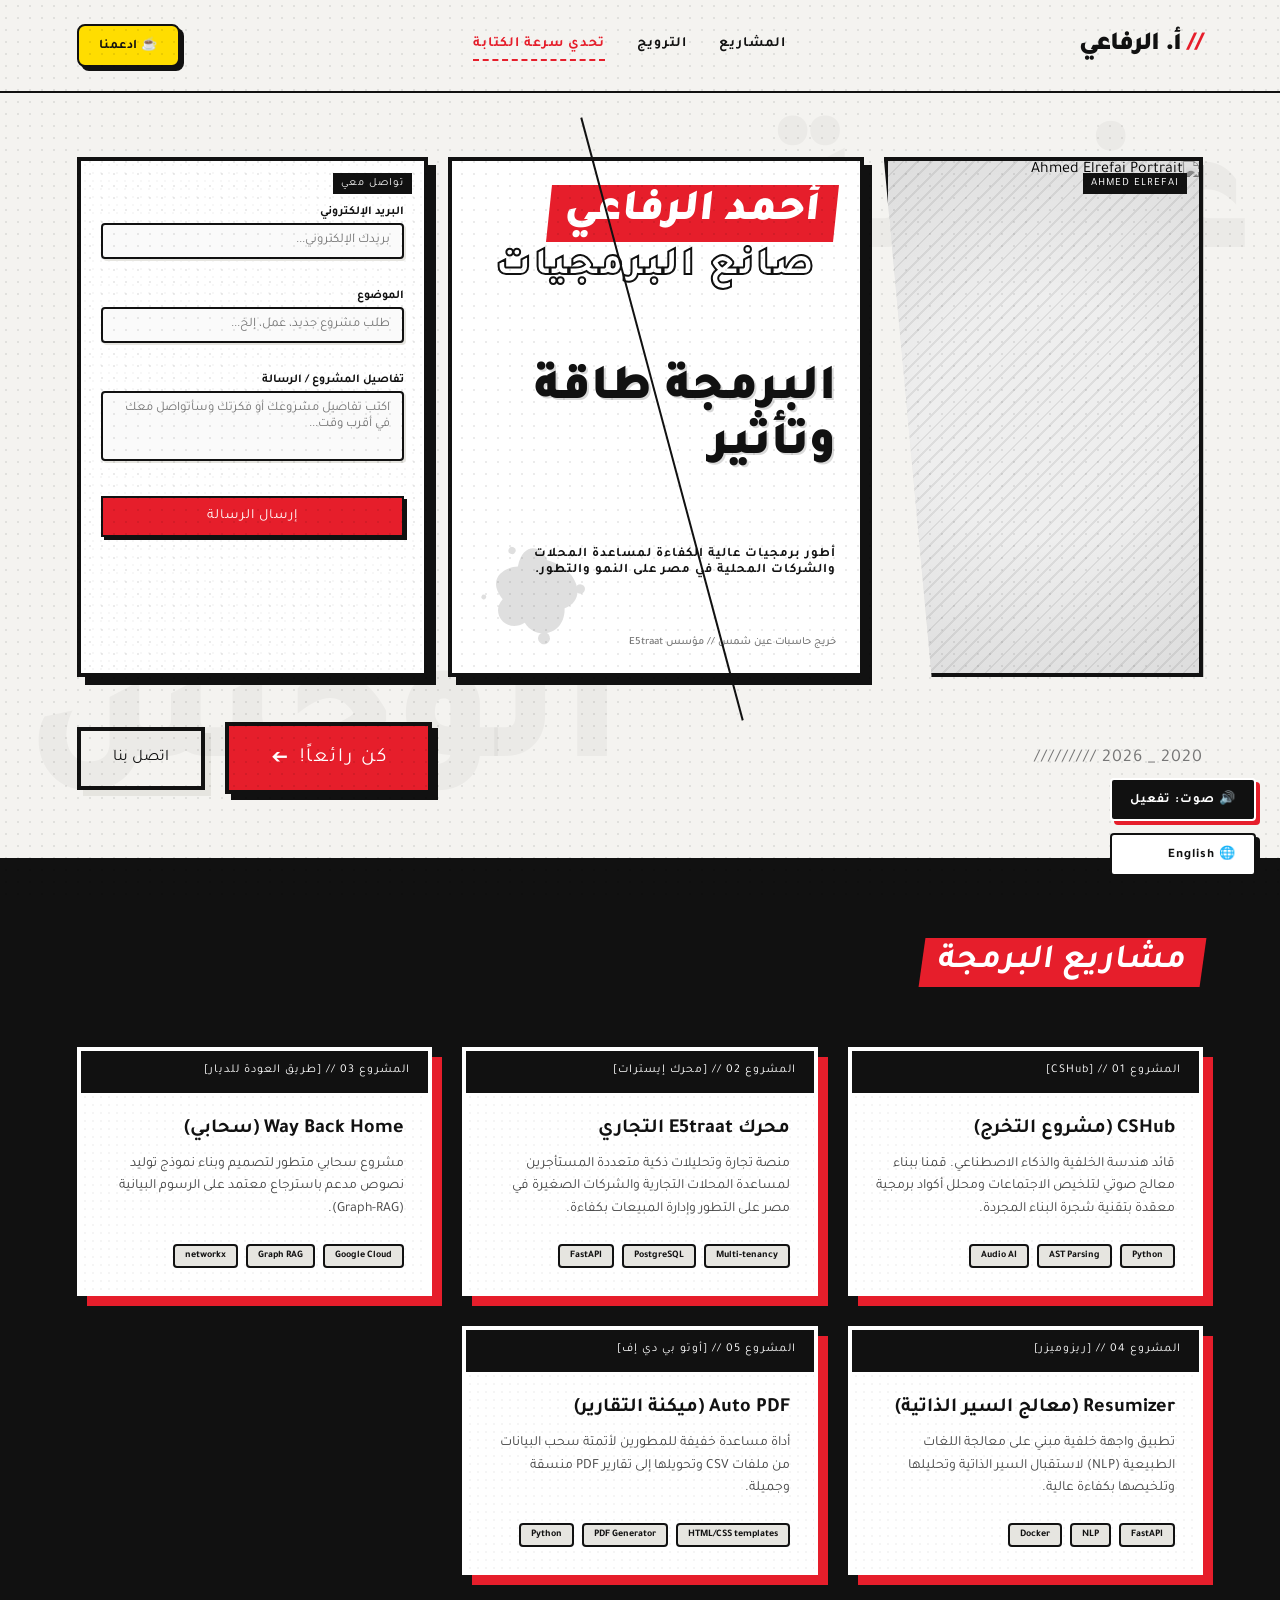
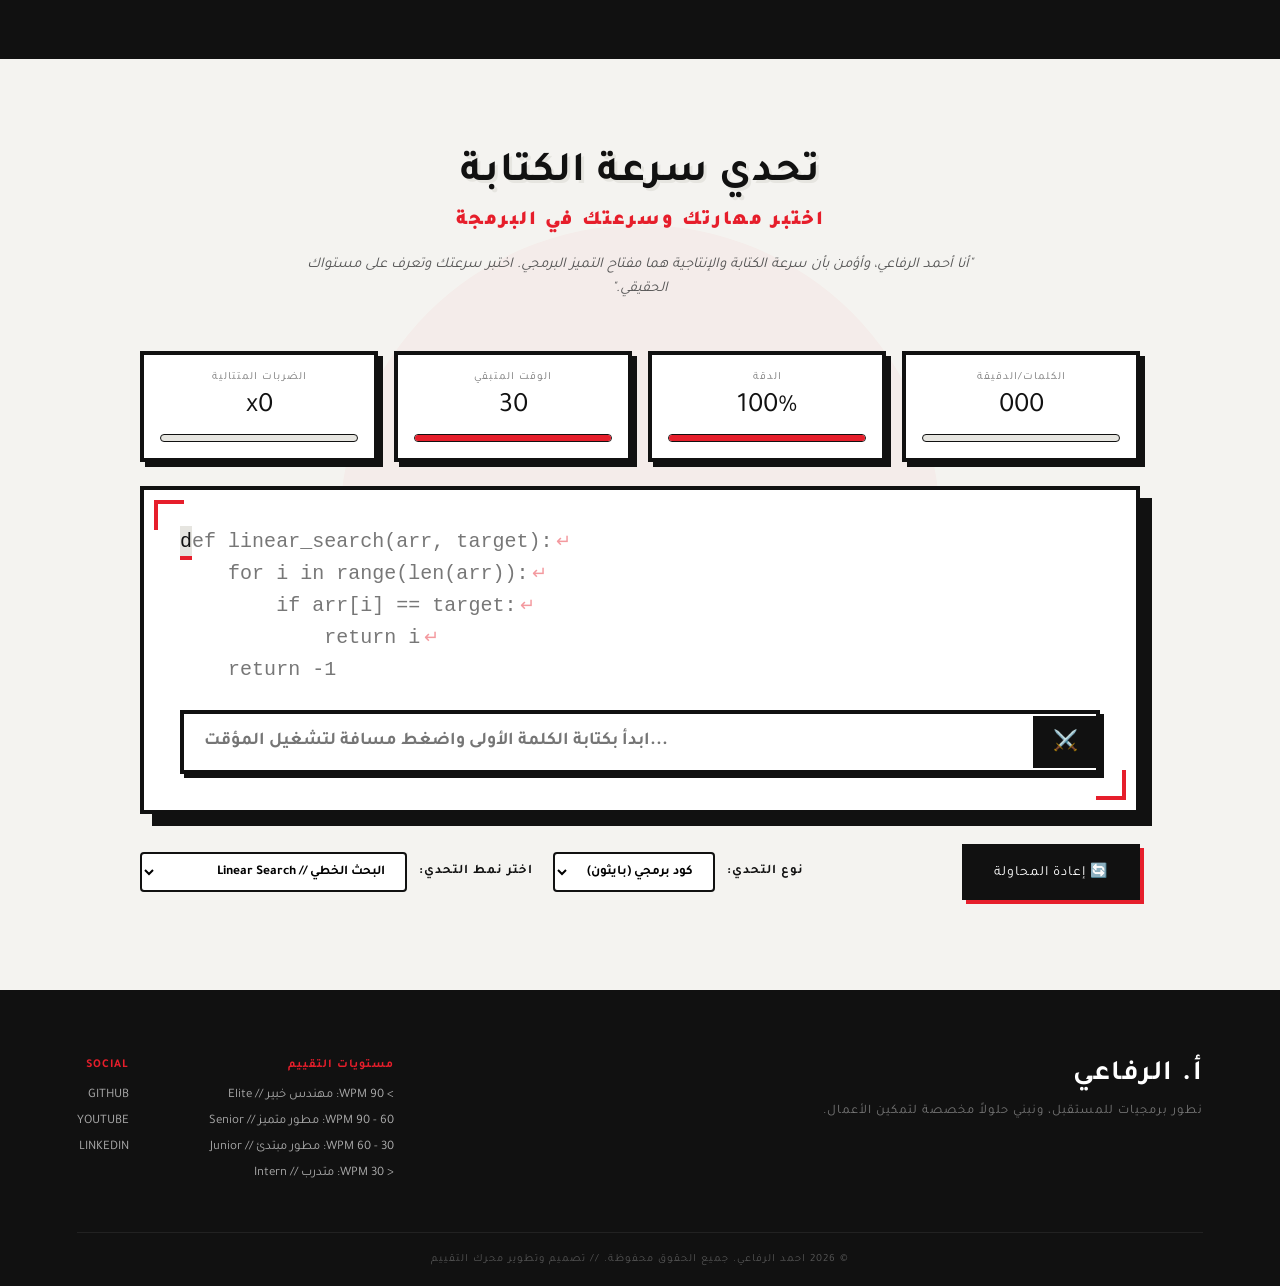
==== commit d77217a0: "Merge branch 'development' into master" ====
--- a/index.html
+++ b/index.html
@@ -8,7 +8,7 @@
     <link rel="icon" type="image/x-icon" href="/favicon.ico">
     <!-- Meta Descriptions for SEO -->
     <meta name="description"
-        content="مرحباً بك في معرض أعمال رفاعي. أثبت سرعتك في حلبة تحدي الكتابة. تصميم مانجا ياباني مستوحى من كينجي من براول ستارز.">
+        content="مرحباً بك في معرض أعمال احمد الرفاعي. أثبت سرعتك في حلبة تحدي الكتابة. تصميم مانجا ياباني مستوحى من كينجي من براول ستارز.">
     <!-- Google Fonts: Space Grotesk, Tajawal (for beautiful Arabic/English typography) -->
     <link rel="preconnect" href="https://fonts.googleapis.com">
     <link rel="preconnect" href="https://fonts.gstatic.com" crossorigin>
@@ -54,10 +54,9 @@
     <!-- Main Navigation -->
     <header class="manga-header">
         <div class="header-logo">
-            <span class="logo-slash">//</span> رفاعي
+            <span class="logo-slash">//</span> أ. الرفاعي
         </div>
         <nav class="nav-links">
-            <a href="#hero" class="nav-link" data-key="nav-home">الرئيسية</a>
             <a href="#projects" class="nav-link" data-key="nav-manga">المشاريع</a>
             <a href="#stats" id="nav-promo" class="nav-link" data-key="nav-stats">الترويج</a>
             <a href="#typing-arena" class="nav-link highlight" data-key="nav-arena">تحدي سرعة الكتابة</a>
@@ -80,8 +79,8 @@
             <!-- Panel 1: The Portrait (Left Panel) -->
             <div class="manga-panel panel-portrait" id="panel-me">
                 <div class="panel-inner">
-                    <img src="./me.webp" alt="REFAI Portrait" class="manga-image portrait-img">
-                    <div class="panel-label">AHMED REFAI</div>
+                    <img src="./me.webp" alt="Ahmed Elrefai Portrait" class="manga-image portrait-img">
+                    <div class="panel-label">AHMED ELREFAI</div>
                     <!-- Decorative Manga Speed lines in panel -->
                     <div class="panel-speed-lines"></div>
                 </div>
@@ -357,7 +356,7 @@
     <footer class="manga-footer">
         <div class="footer-container">
             <div class="footer-brand">
-                <h3>رفاعي</h3>
+                <h3>أ. الرفاعي</h3>
                 <p data-key="footer-desc">لا ترضى بالوقوف في الظلال. كن وحشاً دائماً.</p>
             </div>
             <div class="footer-links">
@@ -384,7 +383,7 @@
             </div>
         </div>
         <div class="footer-bottom" data-key="footer-copy">
-            &copy; 2026 رفاعي. جميع الحقوق محفوظة. // تصميم وتطوير محرك الوحش
+            &copy; 2026 احمد الرفاعي. جميع الحقوق محفوظة. // تصميم وتطوير محرك الوحش
         </div>
     </footer>
 
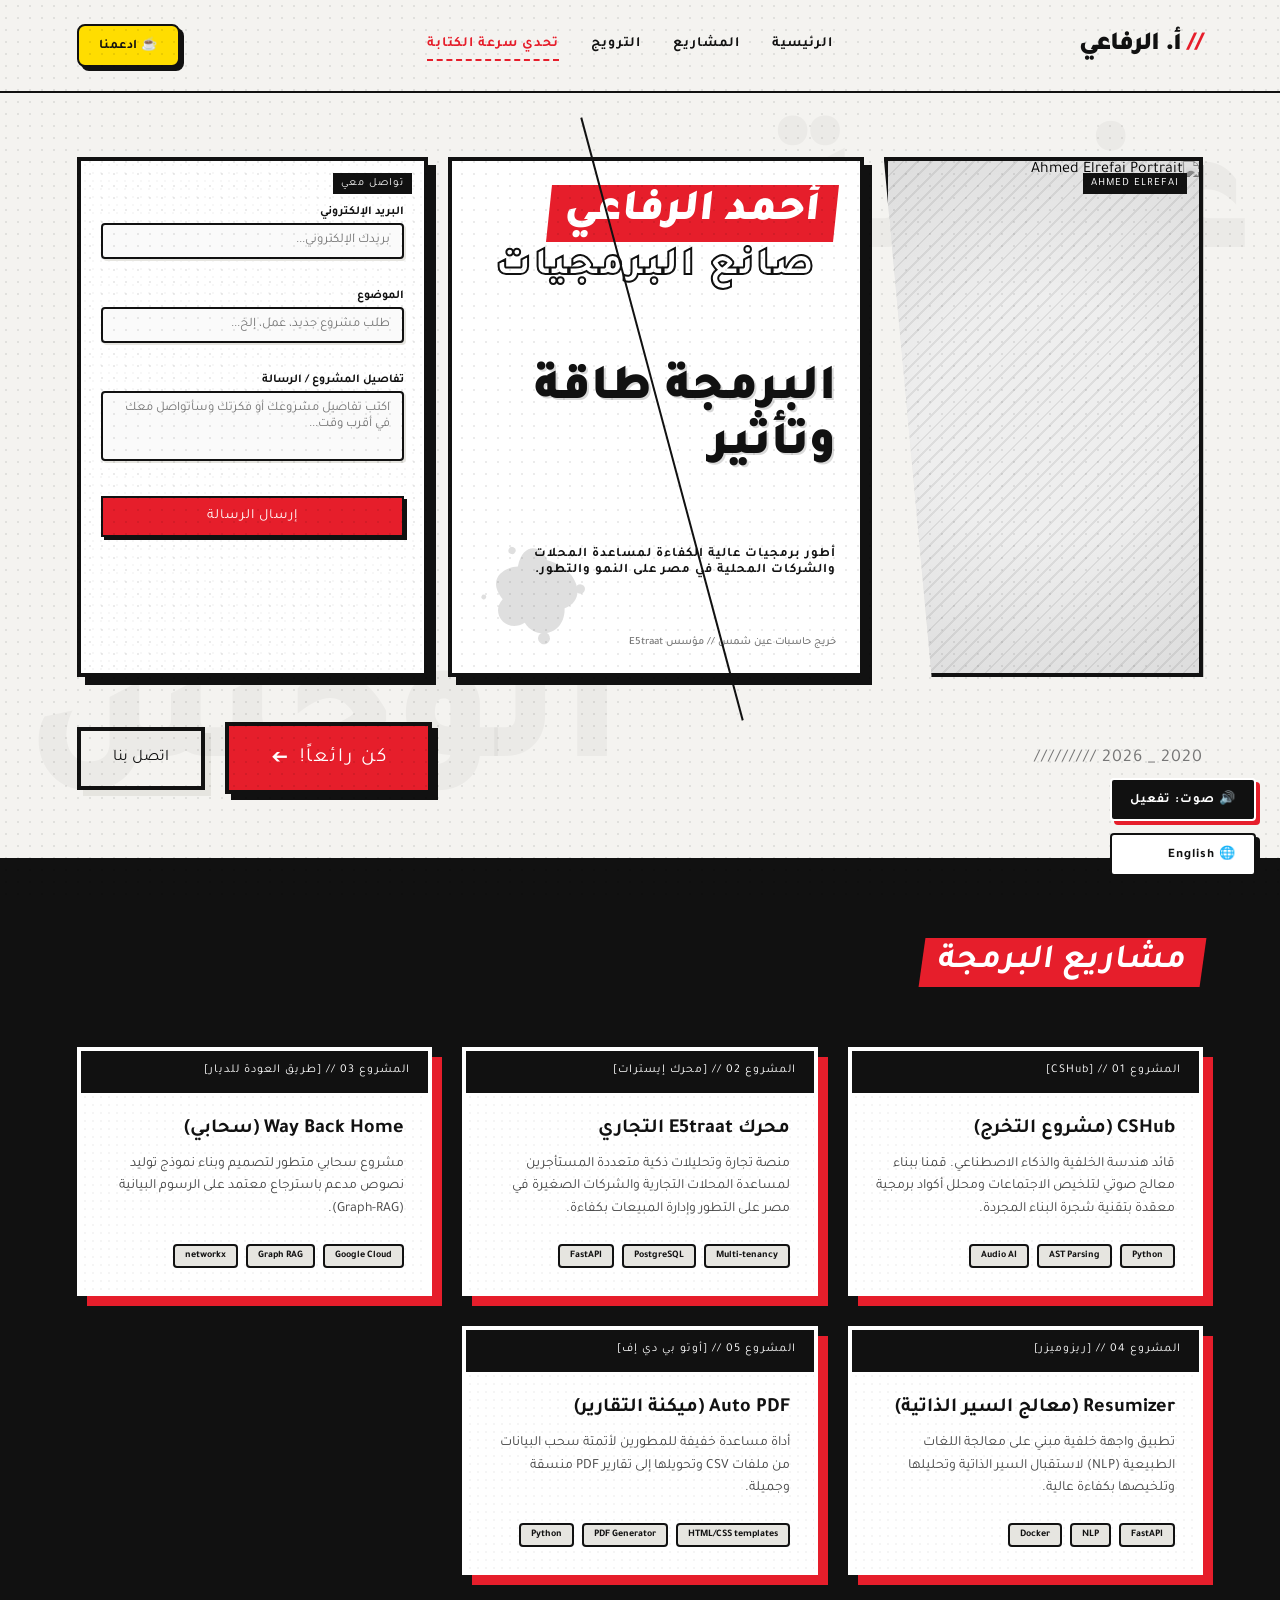
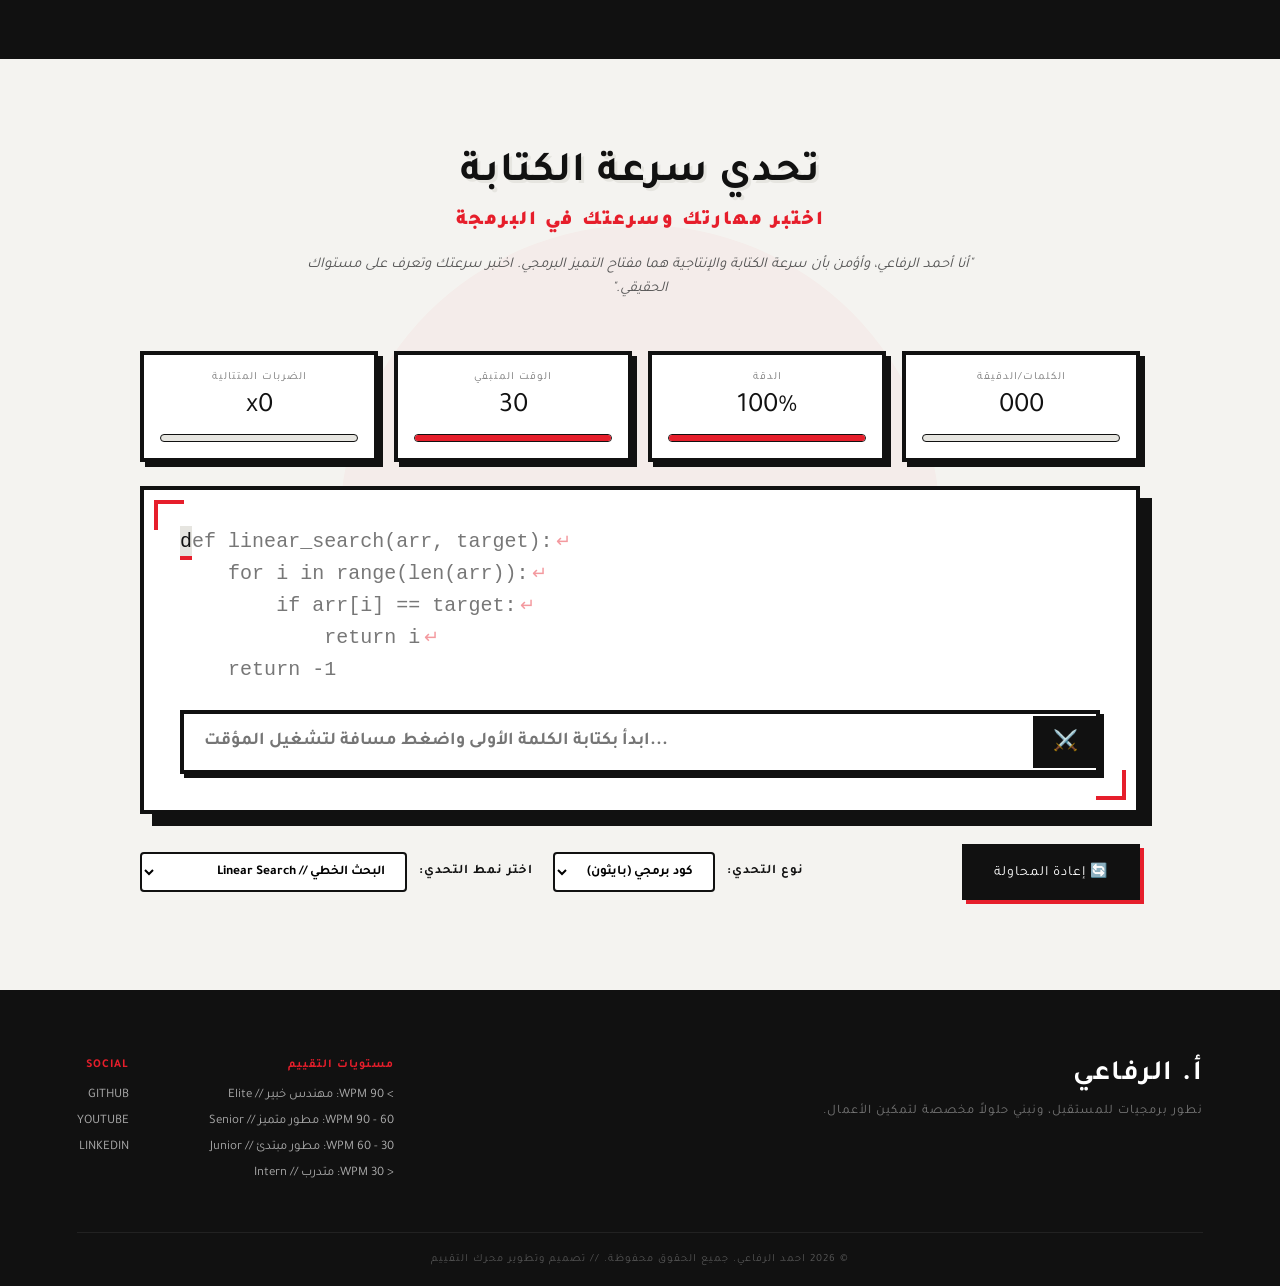
==== commit 86d878e0: "fixing ui issues caused by merge conflict" ====
--- a/index.html
+++ b/index.html
@@ -57,6 +57,7 @@
             <span class="logo-slash">//</span> أ. الرفاعي
         </div>
         <nav class="nav-links">
+            <a href="#hero" class="nav-link" data-key="nav-home">الرئيسية</a>
             <a href="#projects" class="nav-link" data-key="nav-manga">المشاريع</a>
             <a href="#stats" id="nav-promo" class="nav-link" data-key="nav-stats">الترويج</a>
             <a href="#typing-arena" class="nav-link highlight" data-key="nav-arena">تحدي سرعة الكتابة</a>
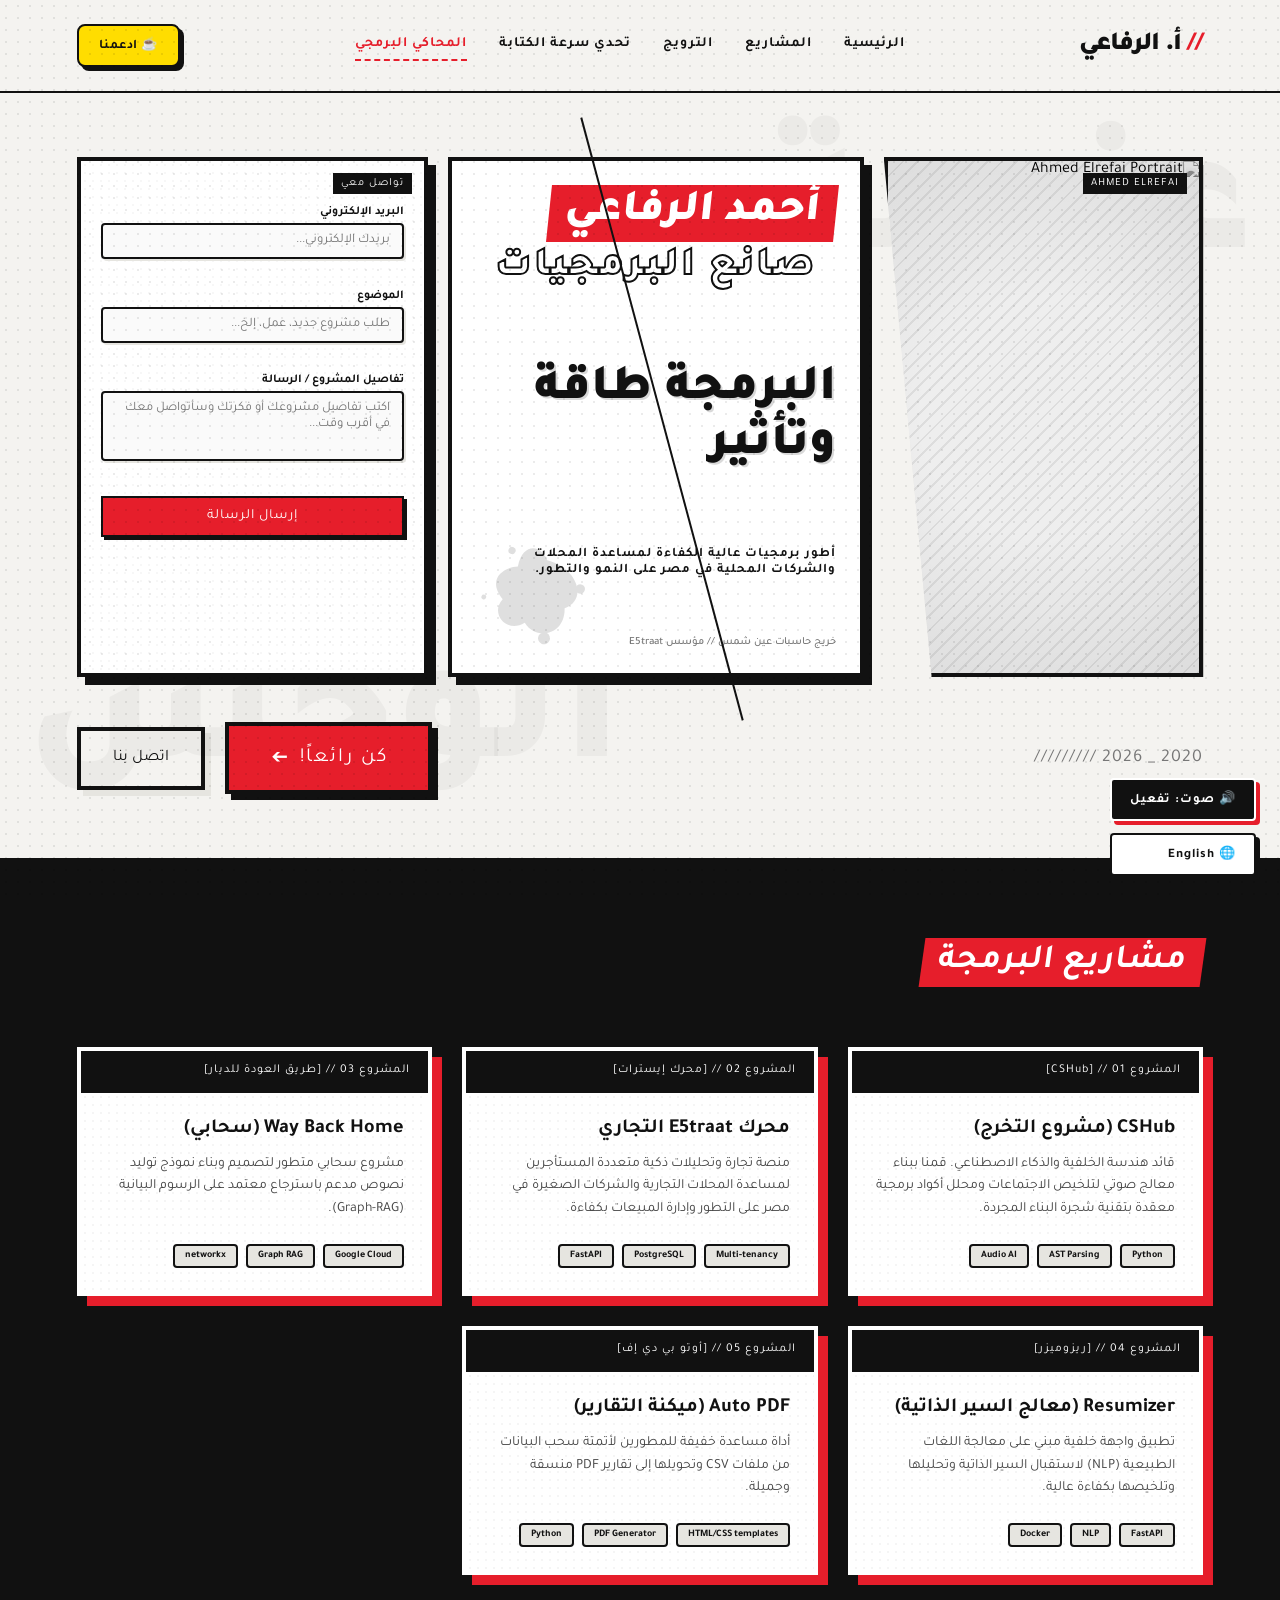
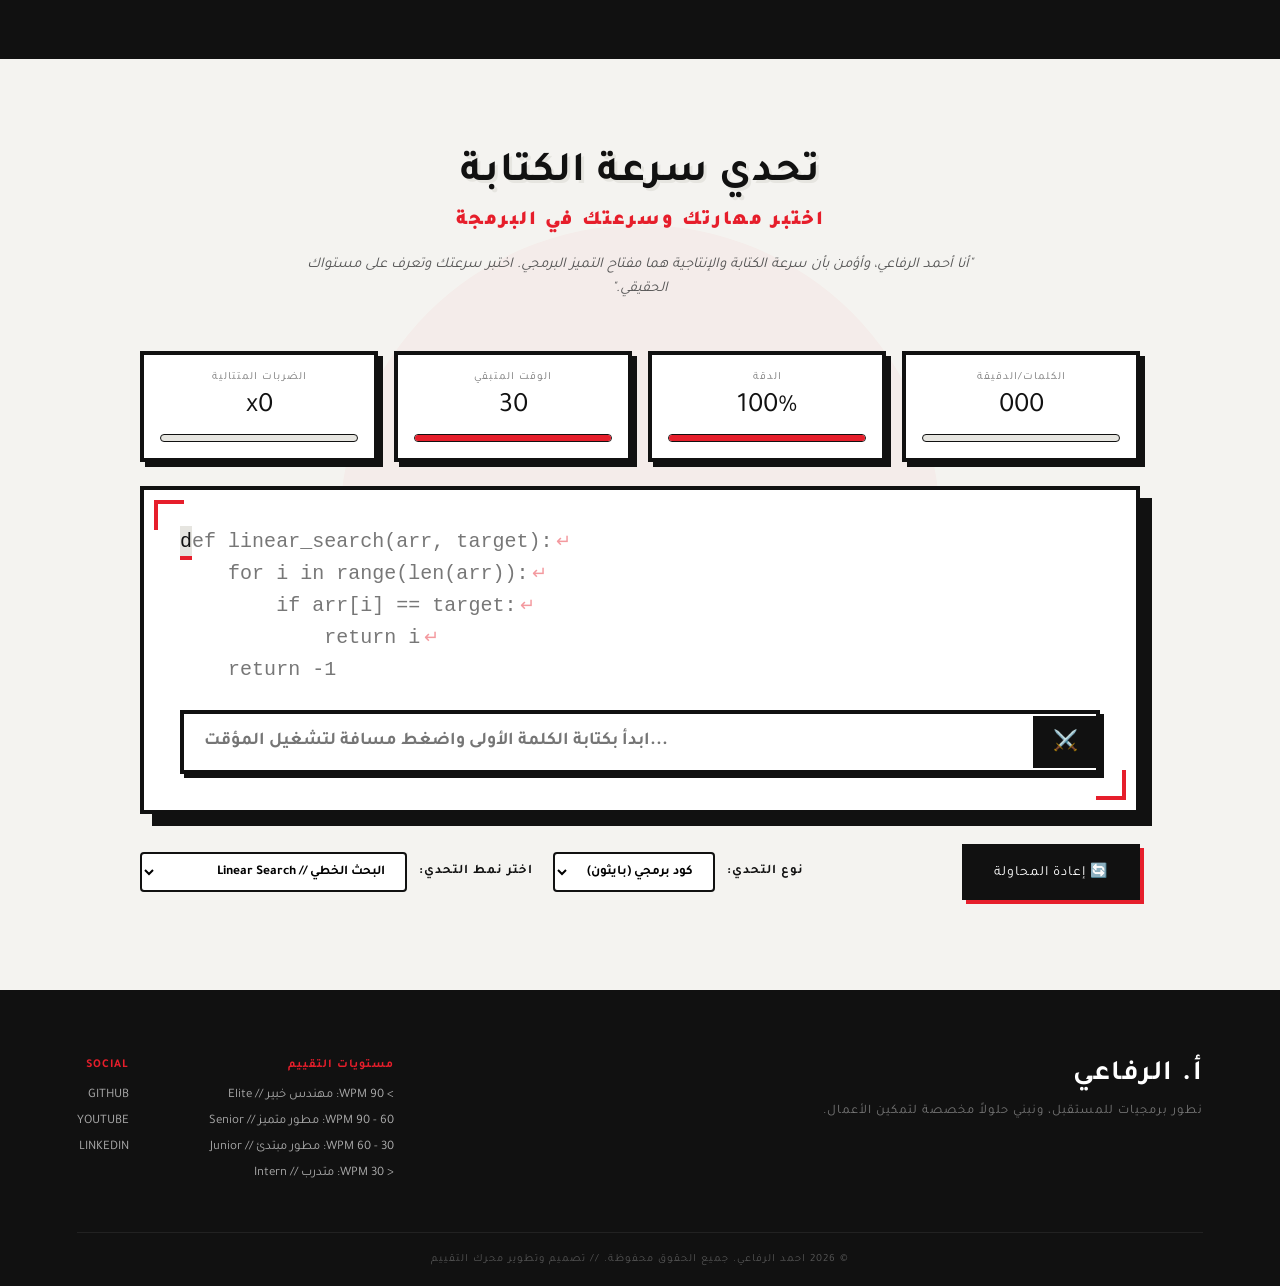
==== commit de95cf31: "the code visualizer - V1" ====
--- a/index.html
+++ b/index.html
@@ -60,7 +60,8 @@
             <a href="#hero" class="nav-link" data-key="nav-home">الرئيسية</a>
             <a href="#projects" class="nav-link" data-key="nav-manga">المشاريع</a>
             <a href="#stats" id="nav-promo" class="nav-link" data-key="nav-stats">الترويج</a>
-            <a href="#typing-arena" class="nav-link highlight" data-key="nav-arena">تحدي سرعة الكتابة</a>
+            <a href="#typing-arena" class="nav-link" data-key="nav-arena">تحدي سرعة الكتابة</a>
+            <a href="/visualizer" class="nav-link highlight" data-key="nav-visualizer">المحاكي البرمجي</a>
         </nav>
         <div class="header-actions" id="header-auth-actions">
             <a href="https://buymeacoffee.com/ahmedelrefai" target="_blank" rel="noopener noreferrer" class="btn-coffee"
